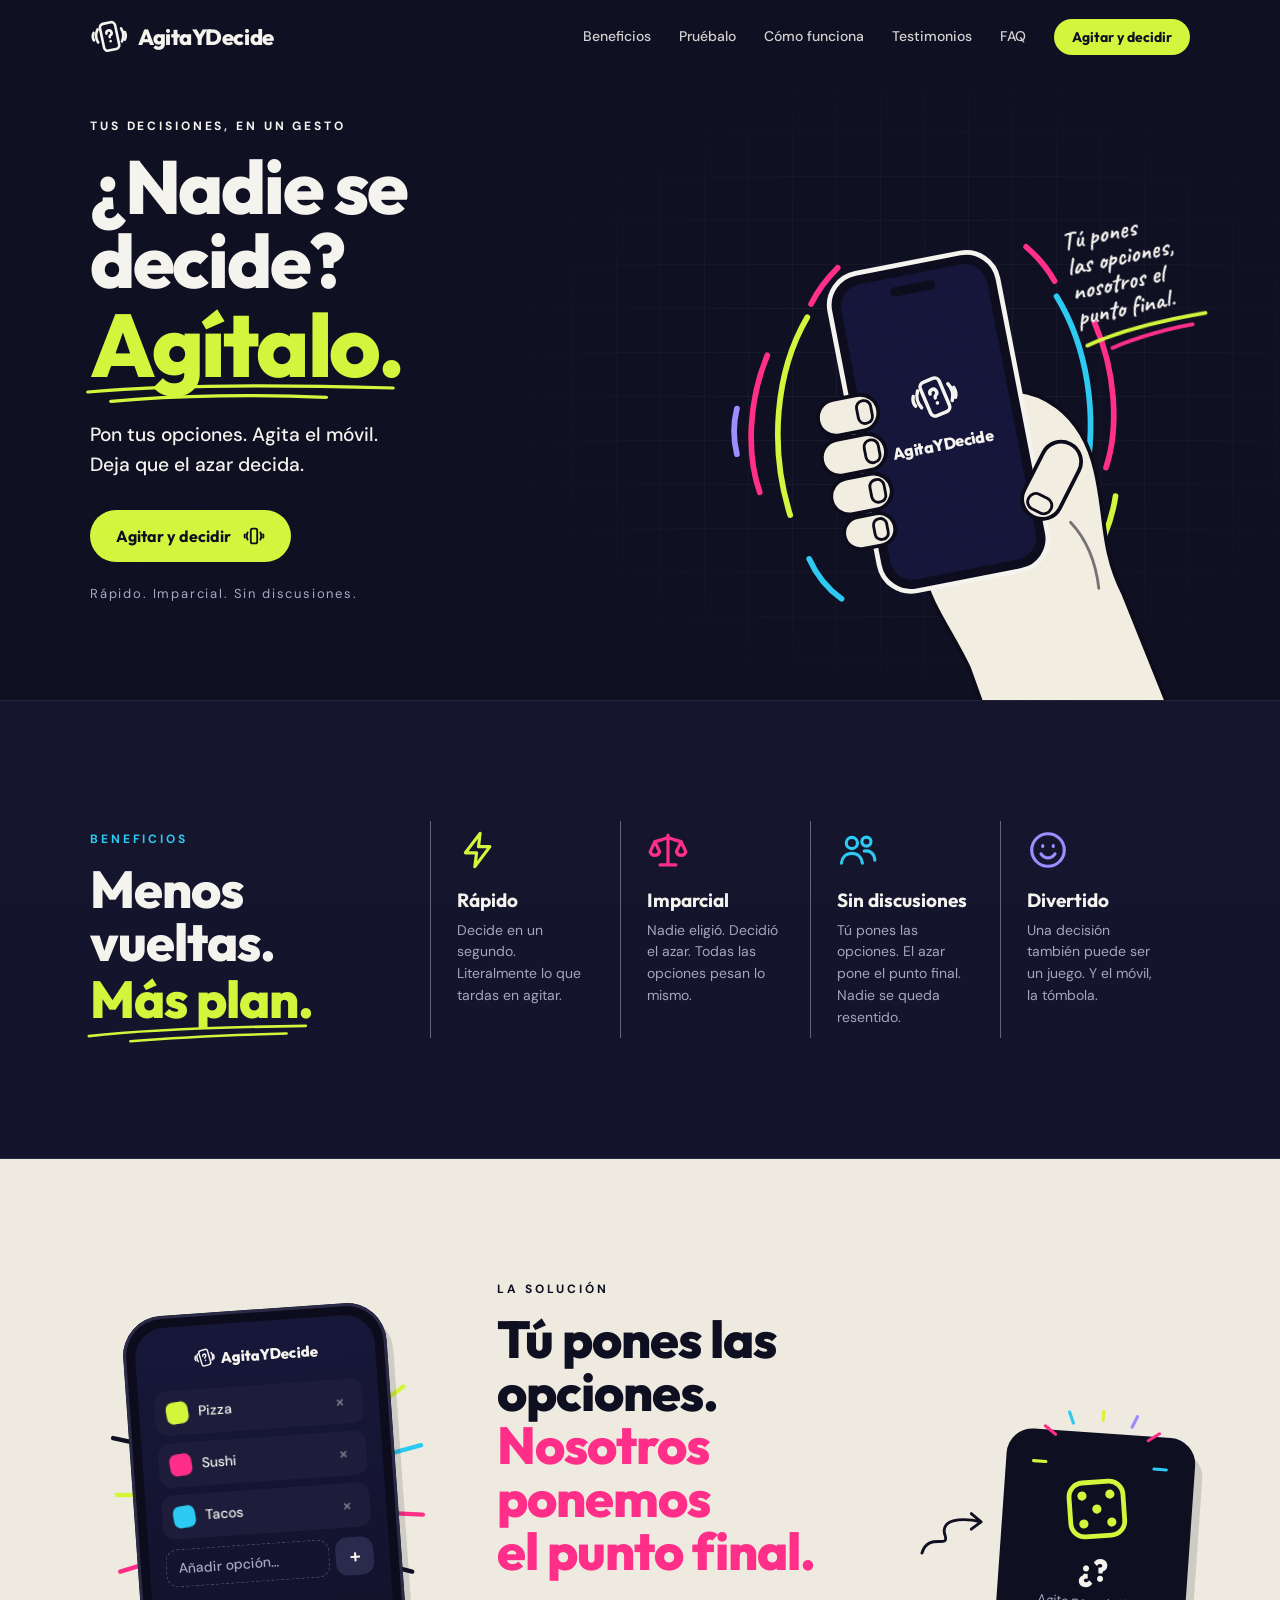
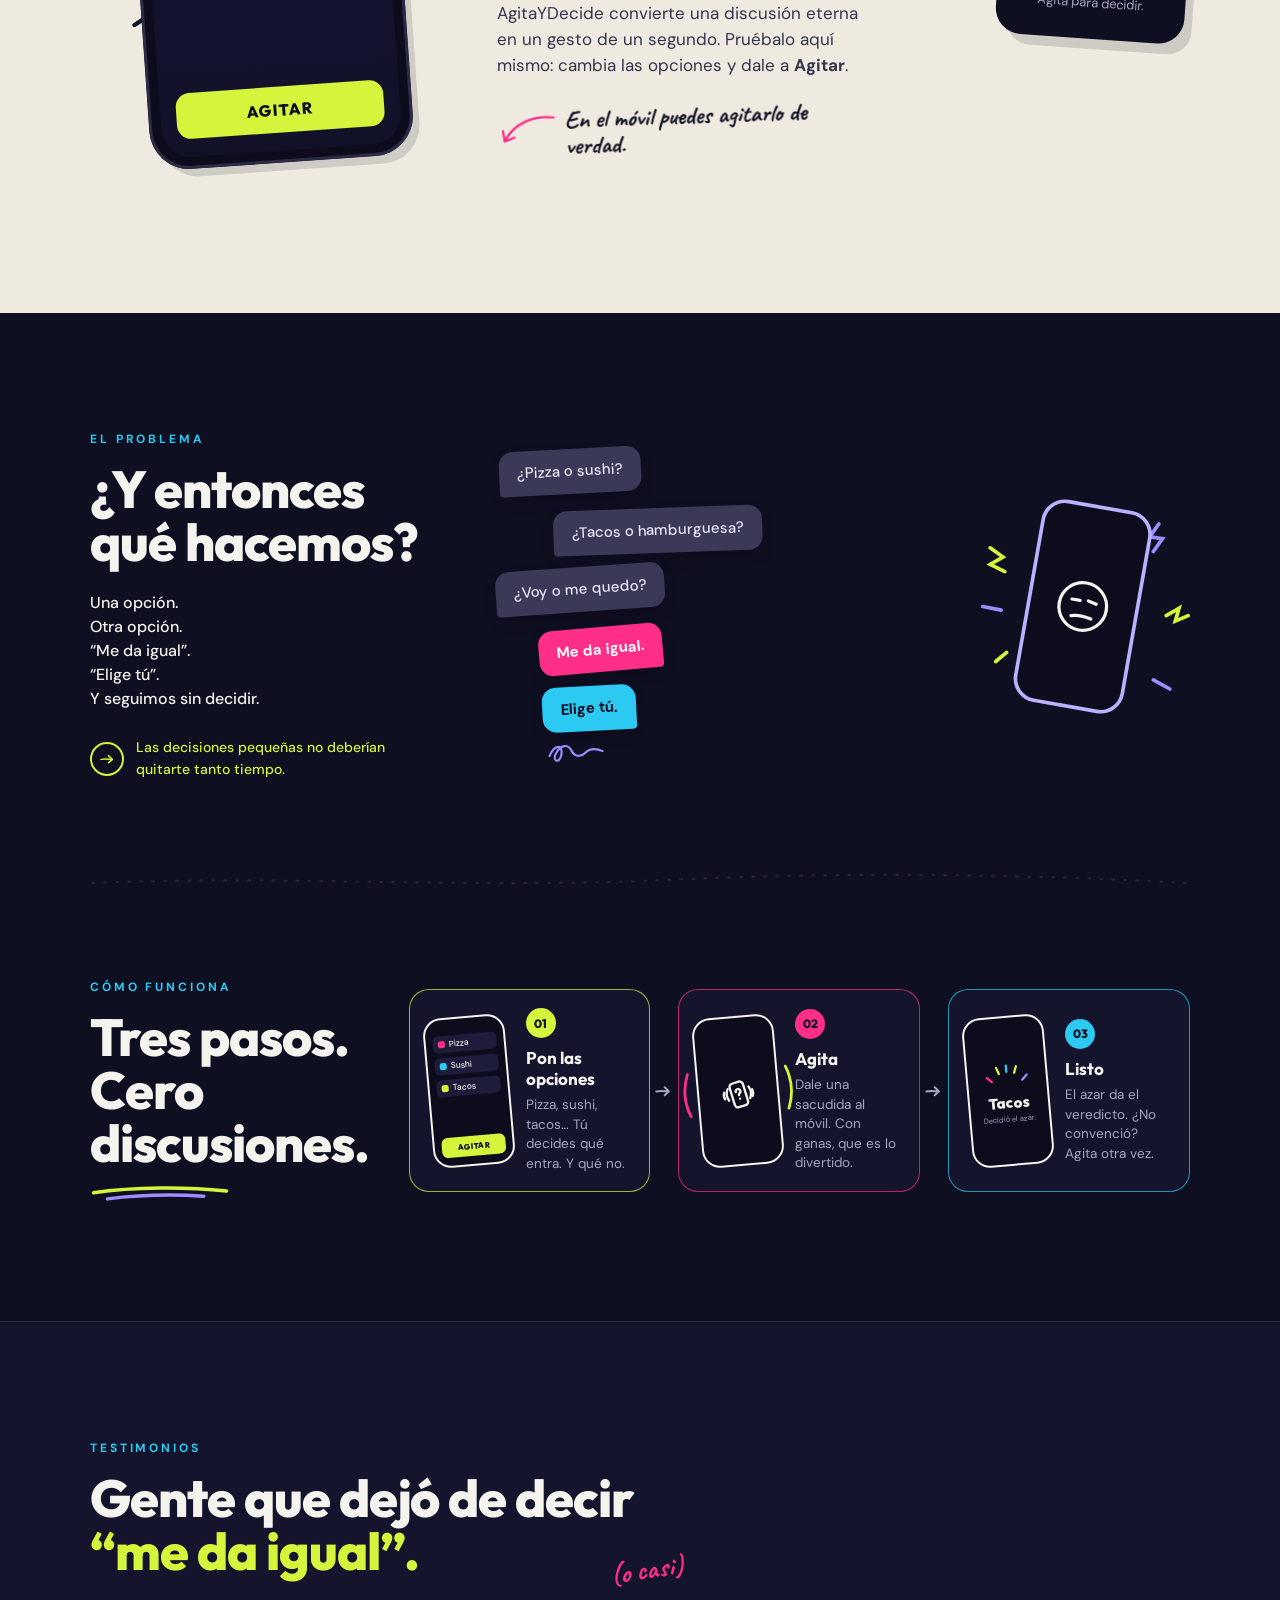
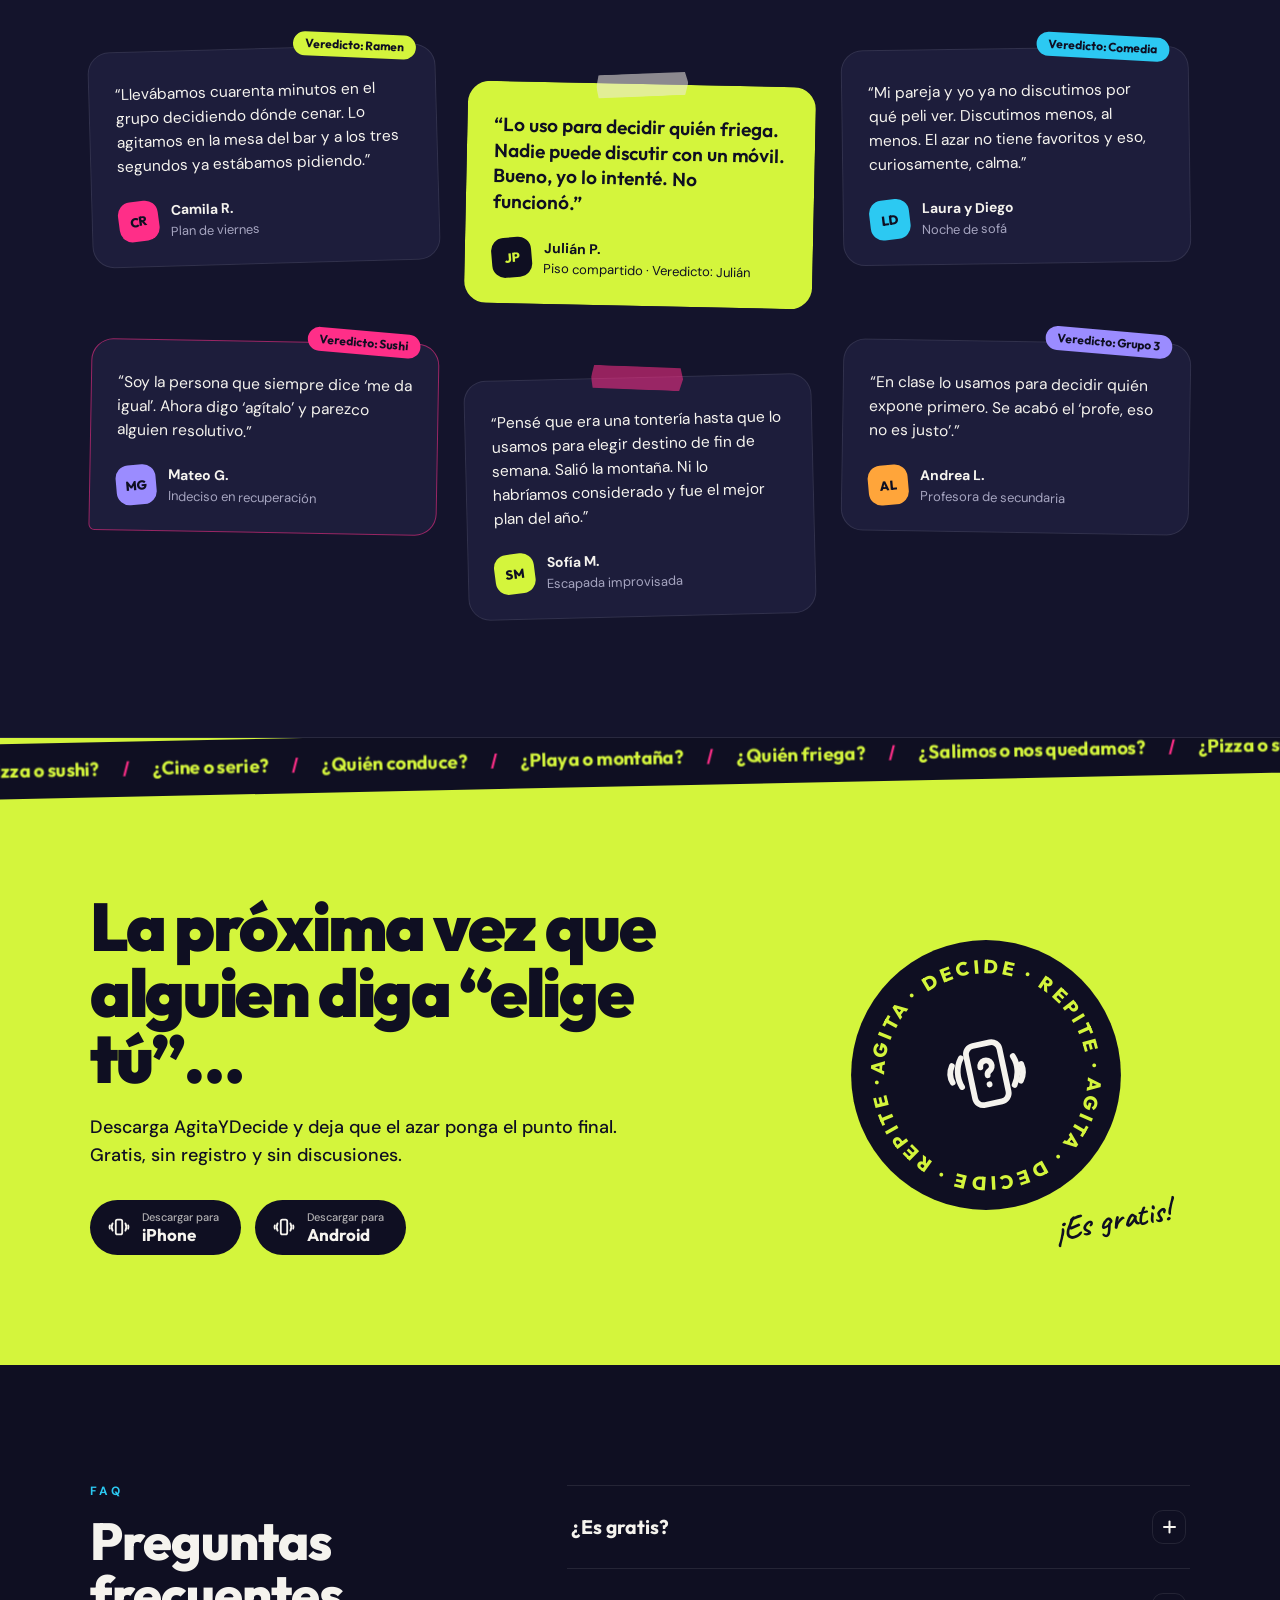
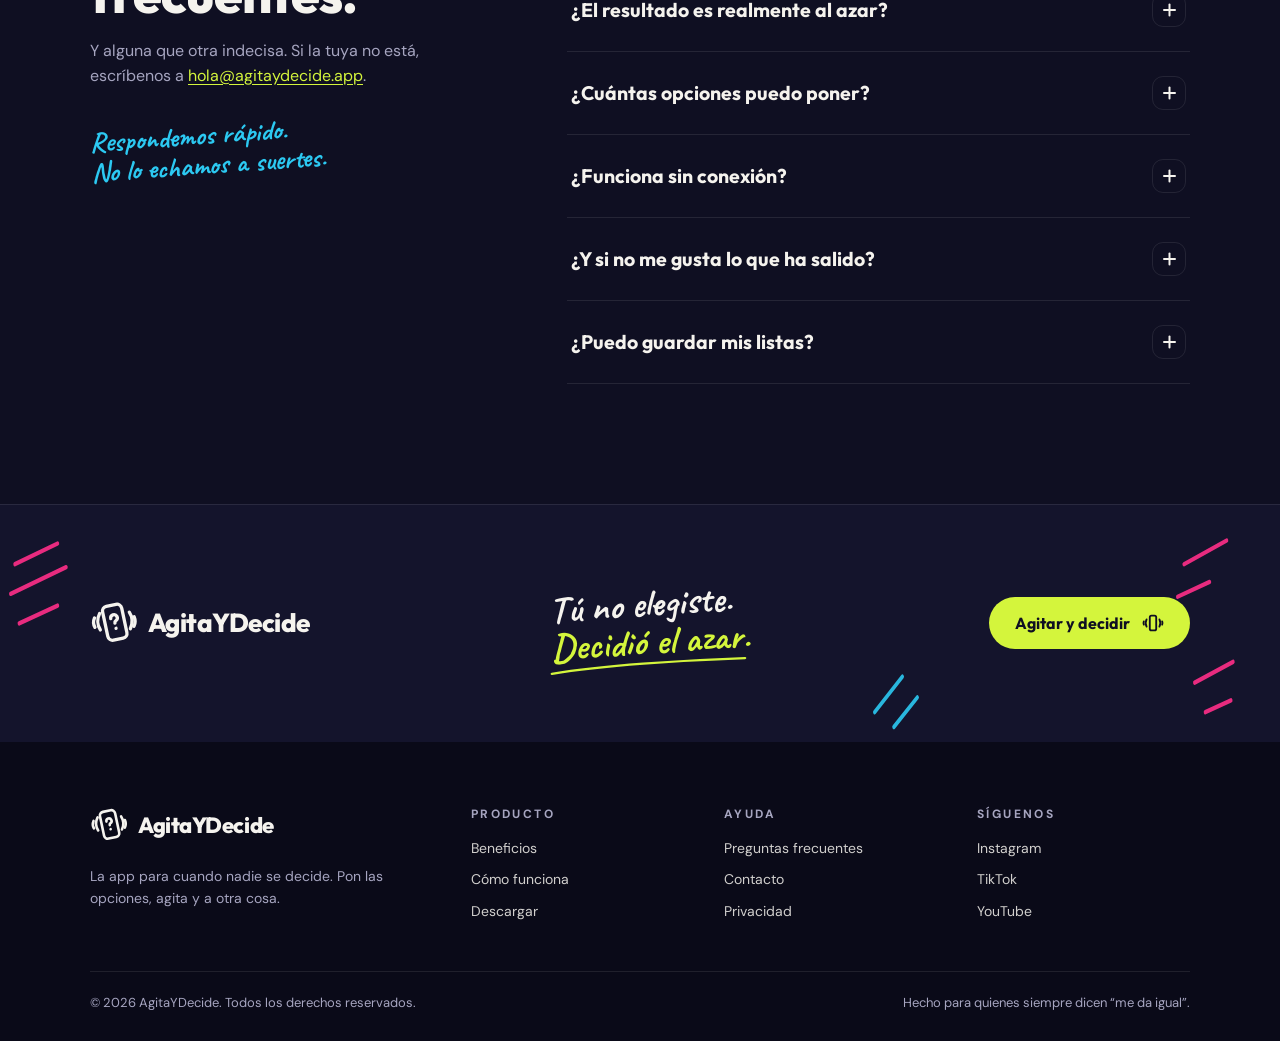
==== index.html @ 78b4a71f "first commit" ====
<!doctype html>
<html lang="es">
<head>
  <meta charset="utf-8">
  <meta name="viewport" content="width=device-width, initial-scale=1">
  <title>AgitaYDecide — ¿Nadie se decide? Agítalo.</title>
  <meta name="description" content="Pon tus opciones, agita el móvil y deja que el azar decida. Rápido, imparcial y sin discusiones.">
  <meta name="theme-color" content="#0f0f22">
  <link rel="icon" href="assets/favicon.svg" type="image/svg+xml">
  <link rel="preconnect" href="https://fonts.googleapis.com">
  <link rel="preconnect" href="https://fonts.gstatic.com" crossorigin>
  <link href="https://fonts.googleapis.com/css2?family=Caveat:wght@600;700&family=DM+Sans:opsz,wght@9..40,400;9..40,500;9..40,700&family=Outfit:wght@500;600;700;800;900&display=swap" rel="stylesheet">
  <link rel="stylesheet" href="css/styles.css">
  <script>document.documentElement.classList.add('js')</script>
</head>
<body>

  <!-- Iconos reutilizables -->
  <svg width="0" height="0" style="position:absolute" aria-hidden="true">
    <symbol id="i-logo" viewBox="0 0 32 32">
      <g fill="none" stroke="currentColor" stroke-width="2.2" stroke-linecap="round" stroke-linejoin="round">
        <g transform="rotate(-12 16.5 15.5)">
          <rect x="10" y="4" width="13" height="23" rx="3.2"/>
          <path d="M14.4 12.6a2.2 2.2 0 1 1 3.1 2c-.7.3-1 .8-1 1.5"/>
          <path d="M16.5 19.6v.1"/>
        </g>
        <path d="M6.4 9.6c-1.7 3.3-1.6 7.7.5 11"/>
        <path d="M3 12.6c-.9 2.1-.8 4.4.3 6.3"/>
        <path d="M26.2 8.8c2.1 3.2 2.3 7.5.7 11"/>
        <path d="M29.4 11.8c.9 2.1.9 4.4-.1 6.4"/>
      </g>
    </symbol>
    <symbol id="i-shake" viewBox="0 0 24 24">
      <g fill="none" stroke="currentColor" stroke-width="2" stroke-linecap="round" stroke-linejoin="round">
        <rect x="8.5" y="4" width="7" height="16" rx="1.8"/>
        <path d="M5 8c-1.3 2.6-1.3 5.4 0 8"/>
        <path d="M19 8c1.3 2.6 1.3 5.4 0 8"/>
        <path d="M2 10.2c-.5 1.3-.5 2.4 0 3.6"/>
        <path d="M22 10.2c.5 1.3.5 2.4 0 3.6"/>
      </g>
    </symbol>
    <symbol id="i-arrow" viewBox="0 0 24 24">
      <g fill="none" stroke="currentColor" stroke-width="2" stroke-linecap="round" stroke-linejoin="round">
        <path d="M4 12.5c5-.6 10-.4 15 .2"/>
        <path d="M14 7.5c2 1.8 3.6 3.4 5 5-1.6 1.6-3.3 3.1-5 4.6"/>
      </g>
    </symbol>
  </svg>

  <!-- 1. HEADER -->
  <header class="site-header" id="top">
    <div class="wrap header-inner">
      <a href="#top" class="brand" aria-label="AgitaYDecide, inicio">
        <svg class="brand-mark"><use href="#i-logo"/></svg>
        <span>AgitaYDecide</span>
      </a>

      <nav class="nav" id="nav" aria-label="Principal">
        <a href="#beneficios">Beneficios</a>
        <a href="#pruebalo">Pruébalo</a>
        <a href="#como-funciona">Cómo funciona</a>
        <a href="#testimonios">Testimonios</a>
        <a href="#faq">FAQ</a>
        <a href="#descarga" class="btn btn-sm nav-cta">Agitar y decidir</a>
      </nav>

      <button class="menu-toggle" id="menuToggle" aria-label="Abrir menú" aria-expanded="false" aria-controls="nav">
        <span></span><span></span>
      </button>
    </div>
  </header>

  <main>

    <!-- 2. HERO -->
    <section class="hero">
      <div class="hero-grid-bg" aria-hidden="true"></div>
      <div class="wrap hero-inner">
        <div class="hero-copy">
          <p class="eyebrow eyebrow-plain" data-reveal>Tus decisiones, en un gesto</p>
          <h1 class="hero-title" data-reveal style="--d:.08s">
            ¿Nadie se decide?
            <span class="hl-lime">Agítalo.
              <svg class="scribble" viewBox="0 0 300 34" preserveAspectRatio="none" aria-hidden="true">
                <path d="M4 14 C 70 6, 170 4, 296 9"/>
                <path d="M26 26 C 90 18, 170 17, 232 21"/>
              </svg>
            </span>
          </h1>
          <p class="hero-lead" data-reveal style="--d:.18s">Pon tus opciones. Agita el móvil.<br>Deja que el azar decida.</p>
          <div class="hero-actions" data-reveal style="--d:.26s">
            <a href="#pruebalo" class="btn">
              Agitar y decidir
              <svg class="btn-ico"><use href="#i-shake"/></svg>
            </a>
          </div>
          <p class="hero-tags" data-reveal style="--d:.34s">Rápido. Imparcial. Sin discusiones.</p>
        </div>

        <div class="hero-art" data-reveal="fade" style="--d:.2s">
          <p class="hand-note hero-note">
            Tú pones<br>las opciones,<br>nosotros el<br>punto final.
            <svg viewBox="0 0 140 24" aria-hidden="true">
              <path class="s-lime" d="M4 12 C 40 4, 90 2, 136 4"/>
              <path class="s-pink" d="M30 20 C 60 14, 96 12, 120 13"/>
            </svg>
          </p>

          <svg class="hero-svg" viewBox="0 0 560 520" role="img" aria-label="Una mano agitando un móvil con la app AgitaYDecide">
            <g class="arcs arcs-l" fill="none" stroke-linecap="round" stroke-width="6">
              <path class="s-lime" d="M158 118 C 124 176, 118 256, 140 326"/>
              <path class="s-pink" d="M116 158 C 96 206, 94 262, 108 302"/>
              <path class="s-pink" d="M190 66 C 178 78, 168 92, 162 104"/>
              <path class="s-cyan" d="M160 372 C 168 390, 180 404, 194 414"/>
              <path class="s-violet" d="M84 214 C 80 230, 80 246, 84 262"/>
            </g>
            <g class="arcs arcs-r" fill="none" stroke-linecap="round" stroke-width="6">
              <path class="s-cyan" d="M420 96 C 452 148, 464 220, 450 290"/>
              <path class="s-pink" d="M460 124 C 482 174, 486 234, 472 276"/>
              <path class="s-pink" d="M388 44 C 400 54, 410 66, 418 80"/>
              <path class="s-lime" d="M482 306 C 478 334, 468 356, 456 376"/>
            </g>

            <g class="rig-float">
              <g class="rig">
                <g transform="translate(206 58) rotate(-11 90 170)">
                  <!-- palma -->
                  <path class="hand" d="M150 150 C 204 150, 240 192, 242 252 C 244 302, 232 334, 246 384 L 276 540 L 92 560 L 72 430 C 62 390, 44 356, 44 322 Z"/>
                  <path class="hand-line" d="M206 300 C 220 322, 224 348, 222 374"/>
                  <!-- móvil -->
                  <rect x="0" y="0" width="180" height="340" rx="34" class="phone-body"/>
                  <rect x="12" y="12" width="156" height="316" rx="24" class="phone-screen"/>
                  <rect x="66" y="22" width="48" height="10" rx="5" class="phone-notch"/>
                  <g transform="translate(64 118) scale(1.65)" class="phone-logo">
                    <use href="#i-logo" width="32" height="32"/>
                  </g>
                  <text x="90" y="200" text-anchor="middle" class="phone-text">AgitaYDecide</text>
                  <!-- dedos -->
                  <g class="finger"><rect x="-34" y="126" width="64" height="38" rx="19"/><rect class="nail" x="8" y="133" width="15" height="24" rx="7"/></g>
                  <g class="finger"><rect x="-38" y="168" width="68" height="38" rx="19"/><rect class="nail" x="8" y="175" width="15" height="24" rx="7"/></g>
                  <g class="finger"><rect x="-36" y="210" width="64" height="38" rx="19"/><rect class="nail" x="6" y="217" width="15" height="24" rx="7"/></g>
                  <g class="finger"><rect x="-30" y="252" width="54" height="34" rx="17"/><rect class="nail" x="2" y="258" width="14" height="22" rx="6.5"/></g>
                  <!-- pulgar -->
                  <g class="finger" transform="rotate(-52 196 250)"><rect x="150" y="230" width="86" height="42" rx="21"/><rect class="nail" x="157" y="238" width="17" height="26" rx="8"/></g>
                </g>
              </g>
            </g>
          </svg>
        </div>
      </div>
    </section>

    <!-- 3. BENEFICIOS -->
    <section class="section benefits" id="beneficios">
      <div class="wrap benefits-inner">
        <div class="benefits-head" data-reveal>
          <p class="eyebrow">Beneficios</p>
          <h2 class="h2">Menos vueltas.<br><span class="hl-lime">Más plan.
            <svg class="scribble" viewBox="0 0 300 34" preserveAspectRatio="none" aria-hidden="true">
              <path d="M4 22 C 80 12, 180 8, 296 6"/>
              <path d="M60 30 C 120 24, 200 20, 270 18"/>
            </svg></span>
          </h2>
        </div>

        <ul class="benefits-list">
          <li class="benefit" data-reveal style="--d:.05s">
            <svg class="benefit-ico c-lime" viewBox="0 0 24 24"><path d="M13.2 2.5 4.8 13.6h6.4l-1 7.9 8.6-11.4h-6.5l.9-7.6z"/></svg>
            <h3>Rápido</h3>
            <p>Decide en un segundo. Literalmente lo que tardas en agitar.</p>
          </li>
          <li class="benefit" data-reveal style="--d:.13s">
            <svg class="benefit-ico c-pink" viewBox="0 0 24 24"><path d="M12 3.5v17M7.5 20.5h9M4.5 7.2c2.6-.5 5-1.3 7.5-2.3 2.5 1 4.9 1.8 7.5 2.3M4.5 7.2 1.8 13a2.8 2.8 0 0 0 5.4 0L4.5 7.2zM19.5 7.2 16.8 13a2.8 2.8 0 0 0 5.4 0l-2.7-5.8z"/></svg>
            <h3>Imparcial</h3>
            <p>Nadie eligió. Decidió el azar. Todas las opciones pesan lo mismo.</p>
          </li>
          <li class="benefit" data-reveal style="--d:.21s">
            <svg class="benefit-ico c-cyan" viewBox="0 0 24 24"><circle cx="8.5" cy="8" r="3.2"/><path d="M2.5 19.5c.4-3.4 2.8-5.6 6-5.6s5.6 2.2 6 5.6"/><circle cx="16.8" cy="7.2" r="2.6"/><path d="M15.6 12.6c3.6-.6 5.7 1.6 6 5.2"/></svg>
            <h3>Sin discusiones</h3>
            <p>Tú pones las opciones. El azar pone el punto final. Nadie se queda resentido.</p>
          </li>
          <li class="benefit" data-reveal style="--d:.29s">
            <svg class="benefit-ico c-violet" viewBox="0 0 24 24"><circle cx="12" cy="12" r="9.3"/><path d="M8 14.2c1.1 1.6 2.4 2.3 4 2.3s2.9-.7 4-2.3"/><path d="M9 9.4v.6M15 9.4v.6"/></svg>
            <h3>Divertido</h3>
            <p>Una decisión también puede ser un juego. Y el móvil, la tómbola.</p>
          </li>
        </ul>
      </div>
    </section>

    <!-- 4. CTA (demo interactiva) -->
    <section class="section try" id="pruebalo">
      <div class="wrap try-inner">
        <div class="try-phone-wrap" data-reveal="left">
          <svg class="burst" viewBox="0 0 400 520" aria-hidden="true">
            <g fill="none" stroke-linecap="round" stroke-width="5">
              <path class="s-pink" d="M44 96 l38 22"/><path class="s-ink" d="M26 150 l46 10"/><path class="s-lime" d="M30 214 l40 0"/>
              <path class="s-pink" d="M34 300 l40 -12"/><path class="s-ink" d="M50 360 l34 -22"/><path class="s-cyan" d="M74 418 l28 -28"/>
              <path class="s-lime" d="M352 92 l-34 26"/><path class="s-cyan" d="M372 158 l-44 12"/><path class="s-pink" d="M374 236 l-42 -2"/>
              <path class="s-ink" d="M362 300 l-40 -10"/><path class="s-lime" d="M344 372 l-34 -20"/><path class="s-pink" d="M320 430 l-26 -26"/>
            </g>
          </svg>
          <div class="demo-phone" id="demoPhone">
            <div class="dp-screen">
              <div class="dp-brand"><svg><use href="#i-logo"/></svg>AgitaYDecide</div>
              <ul class="dp-list" id="optList" aria-label="Opciones"></ul>
              <form class="dp-add" id="optForm" autocomplete="off">
                <input id="optInput" maxlength="18" placeholder="Añadir opción…" aria-label="Nueva opción">
                <button type="submit" aria-label="Añadir opción">+</button>
              </form>
              <button type="button" class="dp-shake" id="shakeBtn">Agitar</button>
            </div>
          </div>
        </div>

        <div class="try-copy" data-reveal style="--d:.1s">
          <p class="eyebrow eyebrow-ink">La solución</p>
          <h2 class="h2">Tú pones las opciones.<br><span class="hl-pink">Nosotros ponemos<br>el punto final.</span></h2>
          <p class="try-lead">AgitaYDecide convierte una discusión eterna en un gesto de un segundo. Pruébalo aquí mismo: cambia las opciones y dale a <strong>Agitar</strong>.</p>
          <p class="hand-note try-note">
            <svg class="note-arrow" viewBox="0 0 80 50" aria-hidden="true"><path d="M76 8 C 50 4, 22 14, 10 38 M10 38 l-2 -14 M10 38 l13 -5"/></svg>
            En el móvil puedes agitarlo de verdad.
          </p>
          <p class="demo-hint" id="demoHint" role="status" aria-live="polite"></p>
        </div>

        <div class="try-result" data-reveal="right" style="--d:.2s">
          <svg class="curly-arrow" viewBox="0 0 90 70" aria-hidden="true"><path d="M6 56 C 14 30, 40 52, 34 34 C 28 16, 52 12, 78 18 M78 18 l-12 -10 M78 18 l-12 9"/></svg>
          <div class="verdict" id="verdict" aria-live="polite">
            <svg class="verdict-rays" viewBox="0 0 200 120" aria-hidden="true">
              <g fill="none" stroke-linecap="round" stroke-width="4">
                <path class="s-pink" d="M40 34 l-14 -10"/><path class="s-cyan" d="M62 18 l-6 -14"/><path class="s-lime" d="M100 12 v-12"/>
                <path class="s-violet" d="M138 18 l6 -14"/><path class="s-pink" d="M160 34 l14 -10"/><path class="s-lime" d="M30 70 h-16"/><path class="s-cyan" d="M170 70 h16"/>
              </g>
            </svg>
            <div class="verdict-ico" id="verdictIco"></div>
            <p class="verdict-name" id="verdictName">¿?</p>
            <p class="verdict-sub" id="verdictSub">Agita para decidir.</p>
          </div>
        </div>
      </div>
    </section>

    <!-- 5. EXPLICACIÓN -->
    <section class="section explain" id="como-funciona">
      <div class="wrap">
        <div class="problem">
          <div class="problem-copy" data-reveal>
            <p class="eyebrow">El problema</p>
            <h2 class="h2">¿Y entonces<br>qué hacemos?</h2>
            <p class="problem-lines">Una opción.<br>Otra opción.<br>“Me da igual”.<br>“Elige tú”.<br>Y seguimos sin decidir.</p>
            <p class="problem-tip">
              <svg><use href="#i-arrow"/></svg>
              Las decisiones pequeñas no deberían quitarte tanto tiempo.
            </p>
          </div>

          <div class="chat" data-reveal="stagger" aria-label="Conversación típica de grupo">
            <span class="bubble b-grey" style="--i:0;--r:-3deg;--x:0%">¿Pizza o sushi?</span>
            <span class="bubble b-grey" style="--i:1;--r:-2deg;--x:26%">¿Tacos o hamburguesa?</span>
            <span class="bubble b-grey" style="--i:2;--r:-4deg;--x:-2%">¿Voy o me quedo?</span>
            <span class="bubble b-pink" style="--i:3;--r:-5deg;--x:32%">Me da igual.</span>
            <span class="bubble b-cyan" style="--i:4;--r:-3deg;--x:46%">Elige tú.</span>
            <svg class="chat-doodle" viewBox="0 0 70 30" aria-hidden="true"><path d="M4 20 c6 -14 16 -14 14 -2 c-2 12 -12 8 -6 -2 c6 -10 14 -10 18 -2 c3 6 10 8 16 2 c4 -4 10 -6 20 -2"/></svg>
          </div>

          <svg class="bored" viewBox="0 0 240 300" data-reveal="fade" style="--d:.3s" aria-hidden="true">
            <g fill="none" stroke-linecap="round" stroke-width="4">
              <path class="s-lime" d="M22 86 l14 10 l-14 8 l16 8"/>
              <path class="s-violet" d="M14 150 l20 4"/>
              <path class="s-lime" d="M28 210 l12 -10"/>
              <path class="s-violet" d="M206 60 l-10 14 l14 2 l-10 14"/>
              <path class="s-lime" d="M214 160 l14 -8 l-4 14 l14 -6"/>
              <path class="s-violet" d="M200 230 l18 10"/>
            </g>
            <g class="bored-phone">
              <rect x="64" y="40" width="118" height="220" rx="24" class="phone-body thin" transform="rotate(10 123 150)"/>
              <g transform="rotate(10 123 150)" fill="none" stroke="#f5f3ee" stroke-width="3.5" stroke-linecap="round">
                <circle cx="123" cy="150" r="26"/>
                <path d="M110 144 h9 M128 143 l9 2"/>
                <path d="M112 162 c6 -2 14 -2 22 0"/>
              </g>
            </g>
          </svg>
        </div>

        <svg class="divider" viewBox="0 0 1000 20" preserveAspectRatio="none" aria-hidden="true"><path d="M2 12 C 180 4, 340 18, 520 9 S 860 4, 998 12"/></svg>

        <div class="steps-block">
          <div class="steps-head" data-reveal>
            <p class="eyebrow">Cómo funciona</p>
            <h2 class="h2">Tres pasos.<br>Cero discusiones.</h2>
            <svg class="steps-scribble" viewBox="0 0 160 20" aria-hidden="true"><path class="s-lime" d="M4 10 C 50 3, 110 3, 156 8"/><path class="s-violet" d="M20 17 C 60 12, 100 12, 130 14"/></svg>
          </div>

          <ol class="steps">
            <li class="step" data-reveal style="--d:.05s;--c:var(--lime)">
              <div class="mini-phone">
                <span class="mp-row" style="--c:var(--pink)">Pizza</span>
                <span class="mp-row" style="--c:var(--cyan)">Sushi</span>
                <span class="mp-row" style="--c:var(--lime)">Tacos</span>
                <span class="mp-btn">Agitar</span>
              </div>
              <div class="step-body">
                <span class="step-num">01</span>
                <h3>Pon las opciones</h3>
                <p>Pizza, sushi, tacos… Tú decides qué entra. Y qué no.</p>
              </div>
            </li>
            <li class="step" data-reveal style="--d:.15s;--c:var(--pink)">
              <div class="mini-phone is-shaking">
                <svg class="mp-logo"><use href="#i-logo"/></svg>
                <svg class="mp-waves" viewBox="0 0 160 120" aria-hidden="true"><g fill="none" stroke-linecap="round" stroke-width="4"><path class="s-pink" d="M10 30 C 2 50, 2 70, 10 90"/><path class="s-lime" d="M150 30 C 158 50, 158 70, 150 90"/></g></svg>
              </div>
              <div class="step-body">
                <span class="step-num">02</span>
                <h3>Agita</h3>
                <p>Dale una sacudida al móvil. Con ganas, que es lo divertido.</p>
              </div>
            </li>
            <li class="step" data-reveal style="--d:.25s;--c:var(--cyan)">
              <div class="mini-phone mp-result">
                <svg class="mp-burst" viewBox="0 0 60 30" aria-hidden="true"><g fill="none" stroke-linecap="round" stroke-width="3"><path class="s-pink" d="M10 22 l-6 -6"/><path class="s-lime" d="M20 12 l-3 -8"/><path class="s-cyan" d="M30 10 v-8"/><path class="s-lime" d="M40 12 l3 -8"/><path class="s-violet" d="M50 22 l6 -6"/></g></svg>
                <strong>Tacos</strong>
                <small>Decidió el azar.</small>
              </div>
              <div class="step-body">
                <span class="step-num">03</span>
                <h3>Listo</h3>
                <p>El azar da el veredicto. ¿No convenció? Agita otra vez.</p>
              </div>
            </li>
          </ol>
        </div>
      </div>
    </section>

    <!-- 6. TESTIMONIOS -->
    <section class="section testimonials" id="testimonios">
      <div class="wrap">
        <div class="t-head" data-reveal>
          <p class="eyebrow">Testimonios</p>
          <h2 class="h2">Gente que dejó de decir<br><span class="hl-lime">“me da igual”.</span></h2>
          <p class="hand-note t-note">(o casi)</p>
        </div>

        <div class="t-grid">
          <figure class="t-card" data-reveal style="--d:.05s;--r:-1.6deg">
            <span class="t-verdict" style="--c:var(--lime)">Veredicto: Ramen</span>
            <blockquote>“Llevábamos cuarenta minutos en el grupo decidiendo dónde cenar. Lo agitamos en la mesa del bar y a los tres segundos ya estábamos pidiendo.”</blockquote>
            <figcaption><span class="avatar" style="--c:var(--pink)">CR</span><span><strong>Camila R.</strong>Plan de viernes</span></figcaption>
          </figure>

          <figure class="t-card t-card--lime" data-reveal style="--d:.12s;--r:1.2deg">
            <span class="tape" aria-hidden="true"></span>
            <blockquote>“Lo uso para decidir quién friega. Nadie puede discutir con un móvil. Bueno, yo lo intenté. No funcionó.”</blockquote>
            <figcaption><span class="avatar" style="--c:var(--ink)">JP</span><span><strong>Julián P.</strong>Piso compartido · Veredicto: Julián</span></figcaption>
          </figure>

          <figure class="t-card" data-reveal style="--d:.19s;--r:-.8deg">
            <span class="t-verdict" style="--c:var(--cyan)">Veredicto: Comedia</span>
            <blockquote>“Mi pareja y yo ya no discutimos por qué peli ver. Discutimos menos, al menos. El azar no tiene favoritos y eso, curiosamente, calma.”</blockquote>
            <figcaption><span class="avatar" style="--c:var(--cyan)">LD</span><span><strong>Laura y Diego</strong>Noche de sofá</span></figcaption>
          </figure>

          <figure class="t-card t-card--bubble" data-reveal style="--d:.05s;--r:1deg">
            <span class="t-verdict" style="--c:var(--pink)">Veredicto: Sushi</span>
            <blockquote>“Soy la persona que siempre dice ‘me da igual’. Ahora digo ‘agítalo’ y parezco alguien resolutivo.”</blockquote>
            <figcaption><span class="avatar" style="--c:var(--violet)">MG</span><span><strong>Mateo G.</strong>Indeciso en recuperación</span></figcaption>
          </figure>

          <figure class="t-card" data-reveal style="--d:.12s;--r:-1.4deg">
            <span class="tape tape--pink" aria-hidden="true"></span>
            <blockquote>“Pensé que era una tontería hasta que lo usamos para elegir destino de fin de semana. Salió la montaña. Ni lo habríamos considerado y fue el mejor plan del año.”</blockquote>
            <figcaption><span class="avatar" style="--c:var(--lime)">SM</span><span><strong>Sofía M.</strong>Escapada improvisada</span></figcaption>
          </figure>

          <figure class="t-card" data-reveal style="--d:.19s;--r:.9deg">
            <span class="t-verdict" style="--c:var(--violet)">Veredicto: Grupo 3</span>
            <blockquote>“En clase lo usamos para decidir quién expone primero. Se acabó el ‘profe, eso no es justo’.”</blockquote>
            <figcaption><span class="avatar" style="--c:var(--orange)">AL</span><span><strong>Andrea L.</strong>Profesora de secundaria</span></figcaption>
          </figure>
        </div>
      </div>
    </section>

    <!-- 7. CTA 2 -->
    <section class="cta2" id="descarga">
      <div class="marquee" aria-hidden="true">
        <div class="marquee-track">
          <span>¿Pizza o sushi?</span><i>/</i><span>¿Cine o serie?</span><i>/</i><span>¿Quién conduce?</span><i>/</i><span>¿Playa o montaña?</span><i>/</i><span>¿Quién friega?</span><i>/</i><span>¿Salimos o nos quedamos?</span><i>/</i>
          <span>¿Pizza o sushi?</span><i>/</i><span>¿Cine o serie?</span><i>/</i><span>¿Quién conduce?</span><i>/</i><span>¿Playa o montaña?</span><i>/</i><span>¿Quién friega?</span><i>/</i><span>¿Salimos o nos quedamos?</span><i>/</i>
        </div>
      </div>

      <div class="wrap cta2-inner">
        <div class="cta2-copy" data-reveal>
          <h2 class="cta2-title">La próxima vez que alguien diga “elige tú”…</h2>
          <p class="cta2-lead">Descarga AgitaYDecide y deja que el azar ponga el punto final. Gratis, sin registro y sin discusiones.</p>
          <div class="store-btns">
            <a href="#" class="btn btn-dark">
              <svg class="btn-ico"><use href="#i-shake"/></svg>
              <span><small>Descargar para</small>iPhone</span>
            </a>
            <a href="#" class="btn btn-dark">
              <svg class="btn-ico"><use href="#i-shake"/></svg>
              <span><small>Descargar para</small>Android</span>
            </a>
          </div>
        </div>

        <div class="cta2-badge" data-reveal="fade" style="--d:.15s">
          <svg viewBox="0 0 220 220" aria-hidden="true">
            <defs><path id="ring" d="M110 110 m-80 0 a80 80 0 1 1 160 0 a80 80 0 1 1 -160 0"/></defs>
            <circle cx="110" cy="110" r="106" class="badge-bg"/>
            <text class="badge-text" textLength="500" lengthAdjust="spacing"><textPath href="#ring">AGITA · DECIDE · REPITE · AGITA · DECIDE · REPITE ·</textPath></text>
          </svg>
          <svg class="badge-logo" aria-hidden="true"><use href="#i-logo"/></svg>
          <p class="hand-note cta2-note">¡Es gratis!</p>
        </div>
      </div>
    </section>

    <!-- 8. FAQ -->
    <section class="section faq" id="faq">
      <div class="wrap faq-inner">
        <div class="faq-head" data-reveal>
          <p class="eyebrow">FAQ</p>
          <h2 class="h2">Preguntas<br>frecuentes.</h2>
          <p class="faq-sub">Y alguna que otra indecisa. Si la tuya no está, escríbenos a <a href="mailto:hola@agitaydecide.app">hola@agitaydecide.app</a>.</p>
          <p class="hand-note faq-note">Respondemos rápido.<br>No lo echamos a suertes.</p>
        </div>

        <div class="faq-list">
          <div class="faq-item" data-reveal style="--d:.03s">
            <button class="faq-q" aria-expanded="false">¿Es gratis?<span class="faq-plus" aria-hidden="true"></span></button>
            <div class="faq-a"><div><p>Sí. Agitar y decidir no cuesta nada, y no hay anuncios que se metan entre tú y el veredicto.</p></div></div>
          </div>
          <div class="faq-item" data-reveal style="--d:.08s">
            <button class="faq-q" aria-expanded="false">¿El resultado es realmente al azar?<span class="faq-plus" aria-hidden="true"></span></button>
            <div class="faq-a"><div><p>Totalmente. Cada opción tiene exactamente la misma probabilidad de salir. Ni nosotros sabemos qué va a tocar.</p></div></div>
          </div>
          <div class="faq-item" data-reveal style="--d:.13s">
            <button class="faq-q" aria-expanded="false">¿Cuántas opciones puedo poner?<span class="faq-plus" aria-hidden="true"></span></button>
            <div class="faq-a"><div><p>Desde dos hasta veinte. Con una sola no hace falta la app: ya lo tienes decidido.</p></div></div>
          </div>
          <div class="faq-item" data-reveal style="--d:.18s">
            <button class="faq-q" aria-expanded="false">¿Funciona sin conexión?<span class="faq-plus" aria-hidden="true"></span></button>
            <div class="faq-a"><div><p>Sí. No necesita internet ni cuenta. Perfecto para decidir en el coche, en la montaña o en un bar sin cobertura.</p></div></div>
          </div>
          <div class="faq-item" data-reveal style="--d:.23s">
            <button class="faq-q" aria-expanded="false">¿Y si no me gusta lo que ha salido?<span class="faq-plus" aria-hidden="true"></span></button>
            <div class="faq-a"><div><p>Agita otra vez. Aunque, si te ha molestado el resultado, enhorabuena: ya sabías lo que querías.</p></div></div>
          </div>
          <div class="faq-item" data-reveal style="--d:.28s">
            <button class="faq-q" aria-expanded="false">¿Puedo guardar mis listas?<span class="faq-plus" aria-hidden="true"></span></button>
            <div class="faq-a"><div><p>Claro. Guarda las que más repites, como “¿Qué cenamos?” o “¿Quién saca al perro?”, y ábrelas con un toque.</p></div></div>
          </div>
        </div>
      </div>
    </section>

    <!-- 9. PRE-FOOTER -->
    <section class="prefooter">
      <svg class="pf-scribbles" viewBox="0 0 1200 160" preserveAspectRatio="none" aria-hidden="true">
        <g fill="none" stroke-linecap="round" stroke-width="3">
          <path class="s-pink" d="M14 40 l40 -14 M10 60 l52 -18 M18 80 l36 -12"/>
          <path class="s-cyan" d="M820 140 l26 -24 M838 150 l22 -20"/>
          <path class="s-pink" d="M1110 40 l40 -16 M1104 62 l30 -10"/>
          <path class="s-pink" d="M1120 120 l36 -14 M1130 140 l24 -8"/>
        </g>
      </svg>
      <div class="wrap pf-inner" data-reveal>
        <a href="#top" class="brand brand-lg" aria-label="Volver arriba">
          <svg class="brand-mark"><use href="#i-logo"/></svg>
          <span>AgitaYDecide</span>
        </a>
        <p class="pf-quote">
          <span>Tú no elegiste.</span>
          <span class="hl-lime">Decidió el azar.
            <svg class="scribble" viewBox="0 0 300 20" preserveAspectRatio="none" aria-hidden="true"><path d="M4 12 C 80 4, 200 4, 296 8"/></svg>
          </span>
        </p>
        <a href="#pruebalo" class="btn">Agitar y decidir <svg class="btn-ico"><use href="#i-shake"/></svg></a>
      </div>
    </section>
  </main>

  <!-- 10. FOOTER -->
  <footer class="footer">
    <div class="wrap footer-inner">
      <div class="f-brand">
        <a href="#top" class="brand"><svg class="brand-mark"><use href="#i-logo"/></svg><span>AgitaYDecide</span></a>
        <p>La app para cuando nadie se decide. Pon las opciones, agita y a otra cosa.</p>
      </div>
      <nav class="f-col" aria-label="Producto">
        <h4>Producto</h4>
        <a href="#beneficios">Beneficios</a>
        <a href="#como-funciona">Cómo funciona</a>
        <a href="#descarga">Descargar</a>
      </nav>
      <nav class="f-col" aria-label="Ayuda">
        <h4>Ayuda</h4>
        <a href="#faq">Preguntas frecuentes</a>
        <a href="mailto:hola@agitaydecide.app">Contacto</a>
        <a href="#">Privacidad</a>
      </nav>
      <nav class="f-col" aria-label="Redes">
        <h4>Síguenos</h4>
        <a href="#">Instagram</a>
        <a href="#">TikTok</a>
        <a href="#">YouTube</a>
      </nav>
    </div>
    <div class="wrap f-bottom">
      <p>© <span id="year">2026</span> AgitaYDecide. Todos los derechos reservados.</p>
      <p>Hecho para quienes siempre dicen “me da igual”.</p>
    </div>
  </footer>

  <script src="js/main.js" defer></script>
</body>
</html>
---- css/styles.css ----
/* ==========================================================================
   AgitaYDecide — landing
   ========================================================================== */

:root {
  --ink: #0f0f22;
  --ink-2: #14142c;
  --ink-3: #1d1d3b;
  --ink-4: #2a2a4c;
  --ink-deep: #0a0a18;
  --cream: #eeeae0;
  --cream-2: #e3ded0;

  --lime: #d4f53c;
  --pink: #ff2e88;
  --cyan: #2cc9f2;
  --violet: #9b8cff;
  --orange: #ffa53a;

  --text: #f5f3ee;
  --muted: #a6a5c0;
  --line: rgba(255, 255, 255, .09);

  --f-display: "Outfit", system-ui, sans-serif;
  --f-body: "DM Sans", system-ui, sans-serif;
  --f-hand: "Caveat", "Comic Sans MS", cursive;

  --ease: cubic-bezier(.2, .7, .2, 1);
  --spring: cubic-bezier(.34, 1.56, .64, 1);
  --gutter: clamp(16px, 4vw, 40px);
  --max: 1180px;
}

/* ---------- Base ---------- */
*, *::before, *::after { box-sizing: border-box; }

html { scroll-behavior: smooth; scroll-padding-top: 80px; }

body {
  margin: 0;
  background: var(--ink);
  color: var(--text);
  font-family: var(--f-body);
  font-size: 16px;
  line-height: 1.55;
  -webkit-font-smoothing: antialiased;
  overflow-x: hidden;
}

/* grano de papel, muy sutil */
body::after {
  content: "";
  position: fixed;
  inset: 0;
  pointer-events: none;
  z-index: 100;
  opacity: .07;
  background-image: url("data:image/svg+xml,%3Csvg xmlns='http://www.w3.org/2000/svg' width='160' height='160'%3E%3Cfilter id='n'%3E%3CfeTurbulence type='fractalNoise' baseFrequency='.85' numOctaves='3' stitchTiles='stitch'/%3E%3C/filter%3E%3Crect width='100%25' height='100%25' filter='url(%23n)'/%3E%3C/svg%3E");
  mix-blend-mode: overlay;
}

img, svg { display: block; max-width: 100%; }
a { color: inherit; }
button { font: inherit; color: inherit; cursor: pointer; }
h1, h2, h3, h4, p, ul, ol, figure, blockquote { margin: 0; }
ul, ol { padding: 0; list-style: none; }

:focus-visible { outline: 3px solid var(--lime); outline-offset: 3px; border-radius: 6px; }

.wrap { width: 100%; max-width: var(--max); margin-inline: auto; padding-inline: var(--gutter); }
.section { padding-block: clamp(72px, 10vw, 120px); position: relative; }

/* ---------- Tipografía ---------- */
.eyebrow {
  font: 700 12px/1 var(--f-body);
  letter-spacing: .24em;
  text-transform: uppercase;
  color: var(--cyan);
  margin-bottom: 18px;
}
.eyebrow-plain { color: var(--text); opacity: .85; }
.eyebrow-ink { color: var(--ink); }

.h2 {
  font: 800 clamp(2.1rem, 4.4vw, 3.25rem)/1.02 var(--f-display);
  letter-spacing: -.02em;
}

.hl-lime, .hl-pink { position: relative; display: inline-block; }
.hl-lime { color: var(--lime); }
.hl-pink { color: var(--pink); }

.hand-note {
  font: 700 clamp(1.4rem, 2.2vw, 1.85rem)/1.05 var(--f-hand);
  color: var(--text);
}

/* trazos de color reutilizables (SVG) */
.s-lime { stroke: var(--lime); }
.s-pink { stroke: var(--pink); }
.s-cyan { stroke: var(--cyan); }
.s-violet { stroke: var(--violet); }
.s-ink { stroke: var(--ink); }

/* subrayado a mano que se dibuja */
.scribble {
  position: absolute;
  left: -2%;
  bottom: -.32em;
  width: 104%;
  height: .42em;
  overflow: visible;
}
.scribble path {
  fill: none;
  stroke: currentColor;
  stroke-width: 4;
  stroke-linecap: round;
}
.js .scribble path {
  stroke-dasharray: var(--len, 400);
  stroke-dashoffset: var(--len, 400);
  transition: stroke-dashoffset .9s var(--ease) .55s;
}
.js .scribble path + path { transition-delay: .85s; }
.js .is-in .scribble path { stroke-dashoffset: 0; }

/* ---------- Botones ---------- */
.btn {
  --bg: var(--lime);
  --fg: var(--ink);
  display: inline-flex;
  align-items: center;
  gap: 12px;
  padding: 15px 26px;
  border: 0;
  border-radius: 999px;
  background: var(--bg);
  color: var(--fg);
  font: 700 16px/1 var(--f-display);
  text-decoration: none;
  white-space: nowrap;
  transition: transform .35s var(--spring), box-shadow .35s var(--ease);
}
.btn:hover { transform: translateY(-2px) rotate(-1.5deg); box-shadow: 0 12px 28px -12px rgba(212, 245, 60, .65); }
.btn:active { transform: translateY(0) scale(.97); }
.btn-ico { width: 22px; height: 22px; flex: none; }
.btn:hover .btn-ico { animation: wiggle .5s var(--ease); }
.btn-sm { padding: 11px 18px; font-size: 14px; }

.btn-dark { --bg: var(--ink); --fg: var(--text); padding: 12px 22px 12px 18px; }
.btn-dark:hover { box-shadow: 4px 5px 0 var(--pink); }
.btn-dark span { display: flex; flex-direction: column; gap: 3px; text-align: left; font-size: 17px; }
.btn-dark small { font: 500 11px/1 var(--f-body); opacity: .7; }

@keyframes wiggle {
  0%, 100% { transform: rotate(0); }
  20% { transform: rotate(-14deg); }
  40% { transform: rotate(12deg); }
  60% { transform: rotate(-8deg); }
  80% { transform: rotate(5deg); }
}

/* ---------- Animaciones de entrada ---------- */
.js [data-reveal] {
  opacity: 0;
  transform: translateY(26px);
  transition: opacity .8s var(--ease) var(--d, 0s), transform .9s var(--ease) var(--d, 0s);
}
.js [data-reveal="fade"] { transform: scale(.97); }
.js [data-reveal="left"] { transform: translateX(-36px) rotate(-2deg); }
.js [data-reveal="right"] { transform: translateX(36px) rotate(3deg); }
.js [data-reveal].is-in { opacity: 1; transform: none; }
/* una vez dentro, los hovers responden sin el retardo de entrada */
.js [data-reveal].is-done { transition: transform .5s var(--spring), box-shadow .5s var(--ease), opacity .3s; }

/* contenedor que escalona a sus hijos */
.js [data-reveal="stagger"] { opacity: 1; transform: none; }
.js [data-reveal="stagger"] > * {
  opacity: 0;
  transform: translateY(14px) scale(.9) rotate(0deg);
  transition: opacity .5s var(--ease), transform .6s var(--spring);
  transition-delay: calc(var(--i, 0) * .32s + .1s);
}
.js [data-reveal="stagger"].is-in > * { opacity: 1; transform: translateX(var(--x, 0)) rotate(var(--r, 0deg)); }

/* ==========================================================================
   1. HEADER
   ========================================================================== */
.site-header {
  position: fixed;
  inset: 0 0 auto;
  z-index: 50;
  transition: background-color .4s var(--ease), border-color .4s var(--ease), padding .4s var(--ease);
  border-bottom: 1px solid transparent;
  padding-block: 18px;
}
.site-header.is-scrolled {
  background: rgba(15, 15, 34, .86);
  backdrop-filter: blur(12px);
  -webkit-backdrop-filter: blur(12px);
  border-color: var(--line);
  padding-block: 10px;
}
.header-inner { display: flex; align-items: center; justify-content: space-between; gap: 24px; }

.brand {
  display: inline-flex;
  align-items: center;
  gap: 10px;
  text-decoration: none;
  font: 800 22px/1 var(--f-display);
  letter-spacing: -.02em;
}
.brand-mark { width: 38px; height: 38px; color: var(--text); transition: transform .5s var(--spring); }
.brand:hover .brand-mark { transform: rotate(-14deg) scale(1.06); }

.nav { display: flex; align-items: center; gap: 28px; }
.nav a:not(.btn) {
  font-size: 14px;
  font-weight: 500;
  text-decoration: none;
  opacity: .85;
  position: relative;
  transition: opacity .2s;
}
.nav a:not(.btn)::after {
  content: "";
  position: absolute;
  left: 0; right: 0; bottom: -6px;
  height: 2px;
  border-radius: 2px;
  background: var(--lime);
  transform: scaleX(0);
  transform-origin: left;
  transition: transform .35s var(--ease);
}
.nav a:not(.btn):hover { opacity: 1; }
.nav a:not(.btn):hover::after { transform: scaleX(1); }

.menu-toggle {
  display: none;
  width: 44px; height: 44px;
  border: 1px solid var(--line);
  border-radius: 12px;
  background: var(--ink-3);
  position: relative;
}
.menu-toggle span {
  position: absolute;
  left: 12px; right: 12px;
  height: 2px;
  border-radius: 2px;
  background: var(--text);
  transition: transform .35s var(--ease), top .35s var(--ease);
}
.menu-toggle span:first-child { top: 17px; }
.menu-toggle span:last-child { top: 25px; right: 16px; }
.menu-toggle[aria-expanded="true"] span:first-child { top: 21px; transform: rotate(45deg); }
.menu-toggle[aria-expanded="true"] span:last-child { top: 21px; right: 12px; transform: rotate(-45deg); }

/* ==========================================================================
   2. HERO
   ========================================================================== */
.hero {
  position: relative;
  padding-top: 120px;
  overflow: hidden;
  border-bottom: 1px solid var(--line);
}
.hero-grid-bg {
  position: absolute;
  inset: 0;
  background-image:
    linear-gradient(var(--line) 1px, transparent 1px),
    linear-gradient(90deg, var(--line) 1px, transparent 1px);
  background-size: 44px 44px;
  mask-image: radial-gradient(ellipse 50% 70% at 72% 55%, #000 10%, transparent 75%);
  -webkit-mask-image: radial-gradient(ellipse 50% 70% at 72% 55%, #000 10%, transparent 75%);
  opacity: .55;
}
.hero-inner {
  position: relative;
  display: grid;
  grid-template-columns: 1.02fr 1fr;
  align-items: end;
  gap: 24px;
}
.hero-copy { padding-bottom: clamp(56px, 8vw, 96px); align-self: center; }

.hero-title {
  font: 800 clamp(2.7rem, 6.2vw, 4.7rem)/.98 var(--f-display);
  letter-spacing: -.03em;
  margin-bottom: 32px;
}
.hero-title .hl-lime { display: block; width: fit-content; font-size: 1.18em; margin-top: 4px; }
.hero-title .scribble { bottom: -.22em; height: .3em; }

.hero-lead { font-size: clamp(1.05rem, 1.5vw, 1.2rem); font-weight: 500; margin-bottom: 30px; max-width: 30ch; }
.hero-tags { margin-top: 22px; font-size: 13px; letter-spacing: .14em; color: var(--muted); }

.hero-art { position: relative; }
.hero-svg { width: 100%; max-width: 560px; margin-left: auto; overflow: hidden; }
.hero-note {
  position: absolute;
  top: 2%;
  right: -2%;
  z-index: 2;
  transform: rotate(-12deg);
  font-size: clamp(1.35rem, 2vw, 1.75rem);
  line-height: 1;
}
.hero-note svg { width: 130px; margin-top: 6px; overflow: visible; }
.hero-note path { fill: none; stroke-width: 4; stroke-linecap: round; }

.phone-body { fill: #0c0c1d; stroke: var(--text); stroke-width: 5; }
.phone-body.thin { stroke: #b8b2ff; stroke-width: 4; }
.phone-screen { fill: #15153a; }
.phone-notch { fill: #0c0c1d; }
.phone-logo { color: var(--text); }
.phone-text { fill: var(--text); font: 800 17px var(--f-display); letter-spacing: -.02em; }
.hand, .finger rect { fill: #f2ede1; stroke: #0b0b1a; stroke-width: 4; stroke-linejoin: round; }
.finger .nail { fill: none; stroke-width: 3; }
.hand-line { fill: none; stroke: #0b0b1a; stroke-width: 3; stroke-linecap: round; opacity: .55; }

/* la mano que agita: pausa, sacudida, pausa */
.rig-float { animation: float 6s ease-in-out infinite; transform-box: fill-box; transform-origin: center; }
.rig { animation: shake 3.6s var(--ease) infinite; transform-box: fill-box; transform-origin: 50% 85%; }
.arcs { transform-box: fill-box; transform-origin: center; }
.arcs-l { animation: arcs-l 3.6s var(--ease) infinite; }
.arcs-r { animation: arcs-r 3.6s var(--ease) infinite; }
.hero-art:hover .rig, .hero-art:hover .arcs { animation-duration: 1.4s; }

@keyframes float { 0%, 100% { transform: translateY(0); } 50% { transform: translateY(-8px); } }
@keyframes shake {
  0%, 52%, 100% { transform: rotate(0); }
  58% { transform: rotate(-5deg) translateX(-4px); }
  64% { transform: rotate(5deg) translateX(4px); }
  70% { transform: rotate(-4deg); }
  76% { transform: rotate(3deg); }
  82% { transform: rotate(-1deg); }
  88% { transform: rotate(0); }
}
@keyframes arcs-l {
  0%, 50%, 100% { opacity: .45; transform: translateX(0); }
  62%, 78% { opacity: 1; transform: translateX(-8px); }
}
@keyframes arcs-r {
  0%, 50%, 100% { opacity: .45; transform: translateX(0); }
  62%, 78% { opacity: 1; transform: translateX(8px); }
}

/* ==========================================================================
   3. BENEFICIOS
   ========================================================================== */
.benefits { background: var(--ink-2); border-bottom: 1px solid var(--line); }
.benefits-inner { display: grid; grid-template-columns: 1fr 2.6fr; gap: 48px; align-items: center; }
.benefits-head .hl-lime { margin-top: 4px; }
.benefits-head .scribble { bottom: -.34em; }

.benefits-list { display: grid; grid-template-columns: repeat(4, 1fr); }
.benefit {
  padding: 8px 26px 10px;
  border-left: 1px solid var(--line);
  position: relative;
}
.benefit::before {
  /* línea “a mano” que crece al aparecer */
  content: "";
  position: absolute;
  left: -1px; top: 0;
  width: 1px; height: 100%;
  background: rgba(255, 255, 255, .28);
  transform: scaleY(0);
  transform-origin: top;
  transition: transform 1s var(--ease) calc(var(--d, 0s) + .2s);
}
.benefit.is-in::before, html:not(.js) .benefit::before { transform: scaleY(1); }
.benefit h3 { font: 700 19px/1.2 var(--f-display); margin: 18px 0 8px; }
.benefit p { font-size: 14px; color: var(--muted); max-width: 22ch; }

.benefit-ico {
  width: 42px; height: 42px;
  fill: none;
  stroke-width: 1.8;
  stroke-linecap: round;
  stroke-linejoin: round;
  transition: transform .5s var(--spring);
}
.benefit:hover .benefit-ico { transform: rotate(-10deg) scale(1.12); }
.c-lime { stroke: var(--lime); }
.c-pink { stroke: var(--pink); }
.c-cyan { stroke: var(--cyan); }
.c-violet { stroke: var(--violet); }

/* ==========================================================================
   4. CTA — demo interactiva
   ========================================================================== */
.try { background: var(--cream); color: var(--ink); overflow: hidden; }
.try-inner {
  display: grid;
  grid-template-columns: auto 1.15fr .85fr;
  gap: clamp(28px, 4vw, 56px);
  align-items: center;
}

.try-phone-wrap { position: relative; padding: 30px 46px; }
.burst { position: absolute; inset: 0; width: 100%; height: 100%; overflow: visible; }

.demo-phone {
  position: relative;
  width: 264px;
  padding: 12px;
  border-radius: 40px;
  background: #0c0c1d;
  box-shadow: 0 0 0 3px #2b2b48 inset, 8px 10px 0 -2px rgba(15, 15, 34, .14);
  transform: rotate(-4deg);
  transition: transform .5s var(--spring);
}
.demo-phone:hover { transform: rotate(-2deg); }
.dp-screen {
  border-radius: 30px;
  background: linear-gradient(180deg, #17173a, #111128);
  padding: 22px 16px 18px;
  color: var(--text);
  min-height: 430px;
  display: flex;
  flex-direction: column;
}
.dp-brand { display: flex; align-items: center; justify-content: center; gap: 6px; font: 800 15px var(--f-display); margin-bottom: 20px; }
.dp-brand svg { width: 22px; height: 22px; }

.dp-list { display: flex; flex-direction: column; gap: 8px; }
.dp-item {
  --c: var(--lime);
  display: flex;
  align-items: center;
  gap: 10px;
  padding: 9px 10px;
  border-radius: 12px;
  background: var(--ink-3);
  border: 1.5px solid transparent;
  font-size: 14px;
  font-weight: 500;
  transition: border-color .15s, background-color .15s, transform .15s;
  animation: item-in .45s var(--spring) both;
}
.dp-item.is-hot { border-color: var(--c); background: var(--ink-4); transform: scale(1.03); }
.dp-item.is-pick { border-color: var(--c); background: color-mix(in srgb, var(--c) 22%, var(--ink-3)); }
.dp-dot {
  width: 22px; height: 22px;
  border-radius: 7px;
  background: var(--c);
  flex: none;
  transform: rotate(-6deg);
}
.dp-label { flex: 1; min-width: 0; overflow: hidden; text-overflow: ellipsis; white-space: nowrap; }
.dp-del {
  width: 24px; height: 24px;
  border: 0;
  border-radius: 8px;
  background: transparent;
  font-size: 18px;
  line-height: 1;
  opacity: .45;
  transition: opacity .2s, background-color .2s;
}
.dp-del:hover { opacity: 1; background: rgba(255, 255, 255, .08); }

@keyframes item-in { from { opacity: 0; transform: translateY(-6px) scale(.94); } }

.dp-add { display: flex; gap: 6px; margin-top: 10px; }
.dp-add[hidden] { display: none; }
.dp-add input {
  flex: 1;
  min-width: 0;
  padding: 9px 12px;
  border-radius: 12px;
  border: 1.5px dashed rgba(255, 255, 255, .22);
  background: transparent;
  color: var(--text);
  font: 500 14px var(--f-body);
}
.dp-add input::placeholder { color: var(--muted); }
.dp-add input:focus { outline: none; border-color: var(--lime); border-style: solid; }
.dp-add button {
  width: 38px;
  border: 0;
  border-radius: 12px;
  background: var(--ink-4);
  font-size: 20px;
  font-weight: 600;
  transition: background-color .2s, color .2s;
}
.dp-add button:hover { background: var(--lime); color: var(--ink); }

.dp-shake {
  margin-top: auto;
  padding: 15px;
  border: 0;
  border-radius: 14px;
  background: var(--lime);
  color: var(--ink);
  font: 800 16px/1 var(--f-display);
  letter-spacing: .06em;
  text-transform: uppercase;
  transition: transform .3s var(--spring), filter .2s;
}
.dp-shake:hover { transform: translateY(-2px); }
.dp-shake:active { transform: scale(.96); }
.dp-shake:disabled { filter: saturate(.4) brightness(.9); cursor: progress; }

.demo-phone.is-shaking { animation: phone-shake .5s linear infinite; }
@keyframes phone-shake {
  0% { transform: rotate(-4deg) translate(0, 0); }
  20% { transform: rotate(-9deg) translate(-6px, 2px); }
  40% { transform: rotate(1deg) translate(6px, -2px); }
  60% { transform: rotate(-8deg) translate(-4px, 1px); }
  80% { transform: rotate(0deg) translate(4px, -1px); }
  100% { transform: rotate(-4deg) translate(0, 0); }
}

.try-copy .h2 { margin-bottom: 22px; }
.try-lead { font-size: 17px; max-width: 42ch; color: #34344f; }
.try-note {
  display: flex;
  align-items: flex-start;
  gap: 8px;
  margin-top: 24px;
  color: var(--ink);
  transform: rotate(-2deg);
  font-size: 1.55rem;
}
.note-arrow { width: 60px; flex: none; margin-top: 4px; }
.note-arrow path { fill: none; stroke: var(--pink); stroke-width: 3; stroke-linecap: round; stroke-linejoin: round; }
.demo-hint { min-height: 1.5em; margin-top: 14px; font-size: 14px; font-weight: 700; color: var(--pink); }
.demo-hint.flash { animation: flash .6s var(--ease); }
@keyframes flash { 0% { transform: translateX(0); } 25% { transform: translateX(-6px); } 50% { transform: translateX(5px); } 75% { transform: translateX(-3px); } }

.try-result { position: relative; display: flex; align-items: center; gap: 10px; }
.curly-arrow { width: 74px; flex: none; }
.curly-arrow path { fill: none; stroke: var(--ink); stroke-width: 3.5; stroke-linecap: round; stroke-linejoin: round; }

.verdict {
  --c: var(--lime);
  position: relative;
  flex: 1;
  min-width: 180px;
  max-width: 230px;
  padding: 44px 20px 26px;
  border-radius: 26px;
  background: var(--ink);
  color: var(--text);
  text-align: center;
  transform: rotate(4deg);
  box-shadow: 10px 12px 0 -2px rgba(15, 15, 34, .14);
}
.verdict-rays { position: absolute; top: -22px; left: 50%; width: 82%; transform: translateX(-50%); overflow: visible; }
.verdict-rays g { transform-origin: 50% 100%; transform-box: fill-box; }
.verdict-ico { width: 64px; height: 64px; margin: 0 auto 14px; color: var(--c); }
.verdict-ico svg { width: 100%; height: 100%; }
.verdict-name {
  font: 800 clamp(1.5rem, 2.4vw, 1.9rem)/1.05 var(--f-display);
  letter-spacing: -.02em;
  overflow-wrap: anywhere;
}
.verdict-sub { margin-top: 6px; font-size: 13px; color: var(--muted); }

.verdict.is-thinking .verdict-ico { animation: spin-dice .5s linear infinite; }
.verdict.is-thinking .verdict-name { opacity: .35; }
.verdict.is-revealed { animation: verdict-pop .7s var(--spring); }
.verdict.is-revealed .verdict-rays g { animation: rays .7s var(--ease); }
@keyframes spin-dice { to { transform: rotate(360deg); } }
@keyframes verdict-pop {
  0% { transform: rotate(4deg) scale(.86); }
  60% { transform: rotate(-2deg) scale(1.06); }
  100% { transform: rotate(4deg) scale(1); }
}
@keyframes rays { 0% { opacity: 0; transform: scale(.6); } 100% { opacity: 1; transform: scale(1); } }

/* ==========================================================================
   5. EXPLICACIÓN
   ========================================================================== */
.explain { background: var(--ink); }

.problem {
  display: grid;
  grid-template-columns: 1fr 1.05fr .7fr;
  gap: 32px;
  align-items: center;
}
.problem-copy .h2 { margin-bottom: 22px; }
.problem-lines { font-size: 16px; font-weight: 500; line-height: 1.5; }
.problem-tip {
  display: flex;
  align-items: center;
  gap: 12px;
  margin-top: 26px;
  max-width: 34ch;
  color: var(--lime);
  font-size: 14px;
  font-weight: 500;
}
.problem-tip svg {
  width: 34px; height: 34px;
  flex: none;
  padding: 6px;
  border: 2px solid var(--lime);
  border-radius: 50%;
}

.chat { position: relative; display: flex; flex-direction: column; align-items: flex-start; gap: 14px; }
.bubble {
  display: inline-block;
  padding: 11px 18px;
  border-radius: 14px;
  font-size: 15px;
  font-weight: 500;
  transform: translateX(var(--x, 0)) rotate(var(--r, 0deg));
  box-shadow: 0 6px 18px -10px rgba(0, 0, 0, .6);
  white-space: nowrap;
}
.b-grey { background: #3a3958; color: #e7e5f4; border-bottom-left-radius: 4px; }
.b-pink { background: var(--pink); color: #fff; font-weight: 700; border-bottom-right-radius: 4px; }
.b-cyan { background: var(--cyan); color: var(--ink); font-weight: 700; border-bottom-right-radius: 4px; }
.chat-doodle { width: 60px; margin-left: 12%; margin-top: -6px; }
.chat-doodle path { fill: none; stroke: var(--violet); stroke-width: 2.5; stroke-linecap: round; }

.bored { width: 100%; max-width: 220px; margin-left: auto; overflow: visible; }
.bored-phone { transform-box: fill-box; transform-origin: center; animation: sigh 4s ease-in-out infinite; }
@keyframes sigh { 0%, 100% { transform: rotate(0); } 50% { transform: rotate(-3deg) translateY(3px); } }

.divider { width: 100%; height: 20px; margin-block: clamp(56px, 8vw, 90px); }
.divider path { fill: none; stroke: var(--line); stroke-width: 2; stroke-dasharray: 2 10; stroke-linecap: round; vector-effect: non-scaling-stroke; }

.steps-block { display: grid; grid-template-columns: .9fr 3fr; gap: 40px; align-items: center; }
.steps-scribble { width: 140px; margin-top: 14px; overflow: visible; }
.steps-scribble path { fill: none; stroke-width: 4; stroke-linecap: round; }

.steps { display: grid; grid-template-columns: repeat(3, 1fr); gap: 28px; counter-reset: s; }
.step {
  position: relative;
  display: flex;
  gap: 16px;
  align-items: center;
  padding: 18px;
  border: 1.5px solid color-mix(in srgb, var(--c) 70%, transparent);
  border-radius: 20px;
  background: var(--ink-2);
  transition: transform .45s var(--spring), box-shadow .45s var(--ease);
}
.step:hover, .js .step.is-in:hover { transform: translateY(-6px) rotate(-1deg); box-shadow: 6px 8px 0 -1px var(--c); }
.step:not(:last-child)::after {
  /* flecha entre pasos */
  content: "";
  position: absolute;
  right: -24px;
  top: 50%;
  width: 20px; height: 20px;
  background: currentColor;
  color: var(--muted);
  -webkit-mask: url("data:image/svg+xml,%3Csvg xmlns='http://www.w3.org/2000/svg' viewBox='0 0 24 24' fill='none' stroke='black' stroke-width='2.4' stroke-linecap='round' stroke-linejoin='round'%3E%3Cpath d='M4 12.5c5-.6 10-.4 15 .2M14 7.5c2 1.8 3.6 3.4 5 5-1.6 1.6-3.3 3.1-5 4.6'/%3E%3C/svg%3E") center / contain no-repeat;
          mask: url("data:image/svg+xml,%3Csvg xmlns='http://www.w3.org/2000/svg' viewBox='0 0 24 24' fill='none' stroke='black' stroke-width='2.4' stroke-linecap='round' stroke-linejoin='round'%3E%3Cpath d='M4 12.5c5-.6 10-.4 15 .2M14 7.5c2 1.8 3.6 3.4 5 5-1.6 1.6-3.3 3.1-5 4.6'/%3E%3C/svg%3E") center / contain no-repeat;
  transform: translateY(-50%);
}
.step-num {
  display: inline-grid;
  place-items: center;
  width: 30px; height: 30px;
  border-radius: 50%;
  background: var(--c);
  color: var(--ink);
  font: 800 12px var(--f-display);
  margin-bottom: 10px;
}
.step h3 { font: 700 17px/1.2 var(--f-display); margin-bottom: 6px; }
.step p { font-size: 13.5px; color: var(--muted); line-height: 1.45; }

.mini-phone {
  position: relative;
  flex: none;
  width: 82px;
  height: 150px;
  padding: 16px 7px 8px;
  border-radius: 18px;
  background: #0c0c1d;
  border: 2.5px solid var(--text);
  display: flex;
  flex-direction: column;
  gap: 5px;
  transform: rotate(-5deg);
}
.mp-row {
  display: flex;
  align-items: center;
  gap: 4px;
  height: 17px;
  padding: 0 5px;
  border-radius: 5px;
  background: var(--ink-3);
  font-size: 8.5px;
  font-weight: 500;
}
.mp-row::before { content: ""; width: 7px; height: 7px; border-radius: 2px; background: var(--c); }
.mp-btn {
  margin-top: auto;
  padding: 5px 0;
  border-radius: 6px;
  background: var(--lime);
  color: var(--ink);
  font: 800 8px var(--f-display);
  letter-spacing: .08em;
  text-transform: uppercase;
  text-align: center;
}
.mini-phone.is-shaking { justify-content: center; align-items: center; animation: mini-shake 2.4s var(--ease) infinite; }
.mp-logo { width: 34px; height: 34px; color: var(--text); }
.mp-waves { position: absolute; top: 10%; left: -22%; width: 144%; height: 80%; max-width: none; overflow: visible; animation: arcs-pulse 2.4s var(--ease) infinite; }
.mp-result { justify-content: center; align-items: center; text-align: center; gap: 2px; }
.mp-result strong { font: 800 15px var(--f-display); }
.mp-result small { font-size: 7.5px; color: var(--muted); }
.mp-burst { width: 46px; margin-bottom: 4px; overflow: visible; }

@keyframes mini-shake {
  0%, 45%, 100% { transform: rotate(-5deg); }
  52% { transform: rotate(-14deg); }
  60% { transform: rotate(5deg); }
  68% { transform: rotate(-12deg); }
  76% { transform: rotate(2deg); }
  84% { transform: rotate(-5deg); }
}
@keyframes arcs-pulse { 0%, 45%, 100% { opacity: .3; } 55%, 80% { opacity: 1; } }

/* ==========================================================================
   6. TESTIMONIOS
   ========================================================================== */
.testimonials { background: var(--ink-2); border-block: 1px solid var(--line); }
.t-head { position: relative; margin-bottom: clamp(44px, 6vw, 70px); }
.t-note { position: absolute; left: min(520px, 70%); bottom: -6px; color: var(--pink); transform: rotate(-8deg); }

.t-grid {
  display: grid;
  grid-template-columns: repeat(3, 1fr);
  gap: 34px 28px;
  align-items: start;
}
.t-grid > :nth-child(3n + 2) { margin-top: 36px; }

.t-card {
  --r: 0deg;
  position: relative;
  padding: 30px 26px 24px;
  border-radius: 22px;
  background: var(--ink-3);
  border: 1px solid var(--line);
  transition: transform .5s var(--spring), box-shadow .5s var(--ease);
}
.js .t-card.is-in, html:not(.js) .t-card { transform: rotate(var(--r)); }
.t-card:hover { transform: rotate(0) translateY(-6px) !important; box-shadow: 0 22px 40px -24px rgba(0, 0, 0, .8); }
.t-card blockquote { font-size: 15.5px; line-height: 1.55; margin-bottom: 22px; }
.t-card figcaption { display: flex; align-items: center; gap: 12px; font-size: 13px; color: var(--muted); }
.t-card figcaption strong { display: block; color: var(--text); font-size: 14px; }

.avatar {
  display: grid;
  place-items: center;
  width: 40px; height: 40px;
  flex: none;
  border-radius: 13px;
  background: var(--c);
  color: var(--ink);
  font: 800 13px var(--f-display);
  transform: rotate(-6deg);
}

.t-verdict {
  position: absolute;
  top: -13px;
  right: 18px;
  padding: 6px 12px;
  border-radius: 999px;
  background: var(--c);
  color: var(--ink);
  font: 700 12px/1 var(--f-display);
  transform: rotate(4deg);
}

.t-card--lime { background: var(--lime); color: var(--ink); border-color: transparent; }
.t-card--lime figcaption, .t-card--lime figcaption strong { color: var(--ink); }
.t-card--lime .avatar { color: var(--lime); }
.t-card--lime blockquote { font: 600 19px/1.35 var(--f-display); }

.t-card--bubble { border-radius: 22px 22px 22px 6px; border-color: color-mix(in srgb, var(--pink) 55%, transparent); }

.tape {
  position: absolute;
  top: -12px;
  left: 50%;
  width: 92px; height: 24px;
  margin-left: -46px;
  background: rgba(238, 234, 224, .55);
  transform: rotate(-4deg);
  clip-path: polygon(3% 0, 97% 4%, 100% 50%, 96% 100%, 2% 96%, 0 50%);
}
.tape--pink { background: rgba(255, 46, 136, .55); transform: rotate(3deg); }

/* ==========================================================================
   7. CTA 2
   ========================================================================== */
.cta2 { background: var(--lime); color: var(--ink); overflow: hidden; }

.marquee {
  background: var(--ink);
  color: var(--lime);
  padding-block: 14px;
  transform: rotate(-1.2deg) scale(1.04);
  margin-top: -6px;
  overflow: hidden;
}
.marquee-track { display: flex; align-items: center; gap: 22px; width: max-content; animation: marquee 34s linear infinite; }
.marquee-track span { font: 700 18px/1 var(--f-display); white-space: nowrap; }
.marquee-track i { font-style: normal; color: var(--pink); font-weight: 800; }
.marquee:hover .marquee-track { animation-play-state: paused; }
@keyframes marquee { to { transform: translateX(-50%); } }

.cta2-inner {
  display: grid;
  grid-template-columns: 1.6fr 1fr;
  gap: 40px;
  align-items: center;
  padding-block: clamp(64px, 9vw, 110px);
}
.cta2-title {
  font: 900 clamp(2.3rem, 5.4vw, 4.2rem)/.98 var(--f-display);
  letter-spacing: -.035em;
  max-width: 16ch;
  margin-bottom: 22px;
}
.cta2-lead { font-size: 18px; font-weight: 500; max-width: 46ch; margin-bottom: 30px; }
.store-btns { display: flex; flex-wrap: wrap; gap: 14px; }

.cta2-badge { position: relative; justify-self: center; width: min(280px, 70vw); }
.cta2-badge svg { width: 100%; overflow: visible; }
.badge-bg { fill: var(--ink); }
.badge-text {
  fill: var(--lime);
  font: 800 15px var(--f-display);
  letter-spacing: 2px;
  transform-box: view-box;
  transform-origin: 110px 110px;
  animation: spin 22s linear infinite;
}
/* centrado con `translate` para que la animación (que usa `transform`) no lo desplace */
.cta2-badge .badge-logo {
  position: absolute;
  top: 50%;
  left: 50%;
  width: 30%;
  height: 30%;
  translate: -50% -50%;
  color: var(--text);
  transform-origin: center;
}
.cta2-badge:hover .badge-logo { animation: wiggle .7s var(--ease); }
.cta2-note { position: absolute; right: -16%; bottom: -8%; color: var(--ink); transform: rotate(-10deg); font-size: 2rem; }
@keyframes spin { to { transform: rotate(360deg); } }

/* ==========================================================================
   8. FAQ
   ========================================================================== */
.faq { background: var(--ink); }
.faq-inner { display: grid; grid-template-columns: .9fr 1.4fr; gap: clamp(36px, 6vw, 90px); align-items: start; }
.faq-head { position: sticky; top: 110px; }
.faq-head .h2 { margin-bottom: 18px; }
.faq-sub { color: var(--muted); max-width: 34ch; }
.faq-sub a { color: var(--lime); text-underline-offset: 3px; }
.faq-note { margin-top: 32px; color: var(--cyan); transform: rotate(-4deg); width: fit-content; }

.faq-list { border-top: 1px solid var(--line); }
.faq-item { border-bottom: 1px solid var(--line); }
.faq-q {
  display: flex;
  align-items: center;
  justify-content: space-between;
  gap: 20px;
  width: 100%;
  padding: 24px 4px;
  border: 0;
  background: none;
  text-align: left;
  font: 700 clamp(1.05rem, 1.6vw, 1.22rem)/1.3 var(--f-display);
  transition: color .2s;
}
.faq-q:hover { color: var(--lime); }
.faq-plus {
  position: relative;
  width: 34px; height: 34px;
  flex: none;
  border-radius: 11px;
  border: 1.5px solid var(--line);
  transition: transform .45s var(--spring), background-color .3s, border-color .3s;
}
.faq-plus::before, .faq-plus::after {
  content: "";
  position: absolute;
  left: 50%; top: 50%;
  width: 13px; height: 2px;
  margin: -1px 0 0 -6.5px;
  border-radius: 2px;
  background: currentColor;
}
.faq-plus::after { transform: rotate(90deg); }
.faq-item.is-open .faq-plus { transform: rotate(135deg); background: var(--lime); border-color: var(--lime); color: var(--ink); }

.faq-a { display: grid; grid-template-rows: 0fr; transition: grid-template-rows .5s var(--ease); }
.faq-a > div { overflow: hidden; }
.faq-a p {
  padding: 0 60px 26px 4px;
  color: var(--muted);
  opacity: 0;
  transform: translateY(-6px);
  transition: opacity .4s var(--ease), transform .4s var(--ease);
}
.faq-item.is-open .faq-a { grid-template-rows: 1fr; }
.faq-item.is-open .faq-a p { opacity: 1; transform: none; transition-delay: .1s; }

/* ==========================================================================
   9. PRE-FOOTER
   ========================================================================== */
.prefooter {
  position: relative;
  background: var(--ink-2);
  border-top: 1px solid var(--line);
  padding-block: clamp(56px, 7vw, 80px);
  overflow: hidden;
}
.pf-scribbles { position: absolute; inset: 0; width: 100%; height: 100%; opacity: .9; }
.pf-inner { position: relative; display: flex; align-items: center; justify-content: space-between; gap: 32px; flex-wrap: wrap; }
.brand-lg { font-size: 26px; }
.brand-lg .brand-mark { width: 48px; height: 48px; }
.pf-quote {
  display: flex;
  flex-direction: column;
  font: 700 clamp(1.8rem, 3vw, 2.4rem)/1 var(--f-hand);
  transform: rotate(-4deg);
}
.pf-quote .hl-lime { width: fit-content; }
.pf-quote .scribble { bottom: -.25em; height: .3em; }

/* ==========================================================================
   10. FOOTER
   ========================================================================== */
.footer { background: var(--ink-deep); padding-top: 64px; font-size: 14px; }
.footer-inner { display: grid; grid-template-columns: 1.6fr repeat(3, 1fr); gap: 40px; padding-bottom: 48px; }
.f-brand p { margin-top: 16px; max-width: 32ch; color: var(--muted); }
.f-col { display: flex; flex-direction: column; gap: 10px; }
.f-col h4 { font: 700 12px var(--f-body); letter-spacing: .2em; text-transform: uppercase; color: var(--muted); margin-bottom: 6px; }
.f-col a { width: fit-content; text-decoration: none; opacity: .85; transition: color .2s, transform .3s var(--ease); }
.f-col a:hover { color: var(--lime); transform: translateX(4px); opacity: 1; }
.f-bottom {
  display: flex;
  justify-content: space-between;
  gap: 16px;
  flex-wrap: wrap;
  position: relative;
  padding-block: 22px 28px;
}
.f-bottom::before {
  content: "";
  position: absolute;
  top: 0;
  left: var(--gutter);
  right: var(--gutter);
  height: 1px;
  background: var(--line);
}
.f-bottom {
  color: var(--muted);
  font-size: 13px;
}

/* ==========================================================================
   Responsive
   ========================================================================== */
@media (max-width: 1080px) {
  .benefits-inner { grid-template-columns: 1fr; }
  .benefits-list { grid-template-columns: repeat(2, 1fr); row-gap: 36px; }
  .try-inner { grid-template-columns: auto 1fr; }
  .try-result { grid-column: 1 / -1; justify-content: center; }
  .problem { grid-template-columns: 1fr 1fr; }
  .bored { display: none; }
  .steps-block { grid-template-columns: 1fr; }
  .t-grid { grid-template-columns: repeat(2, 1fr); }
  .t-grid > :nth-child(3n + 2) { margin-top: 0; }
  .t-grid > :nth-child(2n) { margin-top: 30px; }
}

@media (max-width: 900px) {
  .menu-toggle { display: block; z-index: 2; }
  .nav {
    position: fixed;
    inset: 0;
    flex-direction: column;
    justify-content: center;
    gap: 26px;
    background: var(--ink);
    opacity: 0;
    visibility: hidden;
    transition: opacity .35s var(--ease), visibility .35s;
  }
  .nav a:not(.btn) { font: 700 28px var(--f-display); opacity: 0; transform: translateY(12px); transition: opacity .4s var(--ease), transform .4s var(--ease); }
  .nav.is-open { opacity: 1; visibility: visible; }
  .nav.is-open a:not(.btn) { opacity: 1; transform: none; }
  .nav.is-open a:nth-child(2) { transition-delay: .05s; }
  .nav.is-open a:nth-child(3) { transition-delay: .1s; }
  .nav.is-open a:nth-child(4) { transition-delay: .15s; }
  .nav.is-open a:nth-child(5) { transition-delay: .2s; }
  .nav-cta { margin-top: 10px; }
  .brand { position: relative; z-index: 2; }

  .hero { padding-top: 100px; }
  .hero-inner { grid-template-columns: 1fr; }
  .hero-copy { padding-bottom: 8px; }
  .hero-art { max-width: 480px; width: 100%; margin-inline: auto; }
  .hero-note { top: -2%; right: 0; }

  .steps { grid-template-columns: 1fr; gap: 18px; }
  .step:not(:last-child)::after { right: 50%; top: auto; bottom: -19px; transform: translateX(50%) rotate(90deg); }

  .cta2-inner { grid-template-columns: 1fr; }
  .faq-inner { grid-template-columns: 1fr; }
  .faq-head { position: static; }
  .footer-inner { grid-template-columns: 1fr 1fr; }
  .f-brand { grid-column: 1 / -1; }
}

@media (max-width: 680px) {
  .try-inner { grid-template-columns: 1fr; justify-items: center; }
  .try-copy { text-align: left; justify-self: stretch; }
  .try-phone-wrap { padding: 24px 34px; }
  .problem { grid-template-columns: 1fr; }
  .chat { margin-top: 8px; }
  .t-grid { grid-template-columns: 1fr; gap: 30px; }
  .t-grid > :nth-child(2n) { margin-top: 0; }
  .t-note { position: static; display: inline-block; margin-top: 8px; }
  .benefit { padding-inline: 18px 8px; }
  .pf-inner { flex-direction: column; align-items: flex-start; }
  .hero-note { position: static; width: fit-content; margin: 8px 0 -24px auto; transform: rotate(-6deg); font-size: 1.3rem; }
  .hero-note br:nth-of-type(odd) { display: none; }
  .faq-a p { padding-right: 8px; }
}

@media (max-width: 420px) {
  .benefits-list { grid-template-columns: 1fr; }
  .bubble { font-size: 14px; }
  .chat .bubble { --x: 0% !important; }
  .chat .bubble:nth-child(even) { align-self: flex-end; }
  .footer-inner { grid-template-columns: 1fr; }
  .demo-phone { width: 244px; }
}

/* ---------- Movimiento reducido ---------- */
@media (prefers-reduced-motion: reduce) {
  html { scroll-behavior: auto; }
  *, *::before, *::after { animation-duration: .001ms !important; animation-iteration-count: 1 !important; transition-duration: .001ms !important; transition-delay: 0s !important; }
  .marquee-track { animation: none; }
}
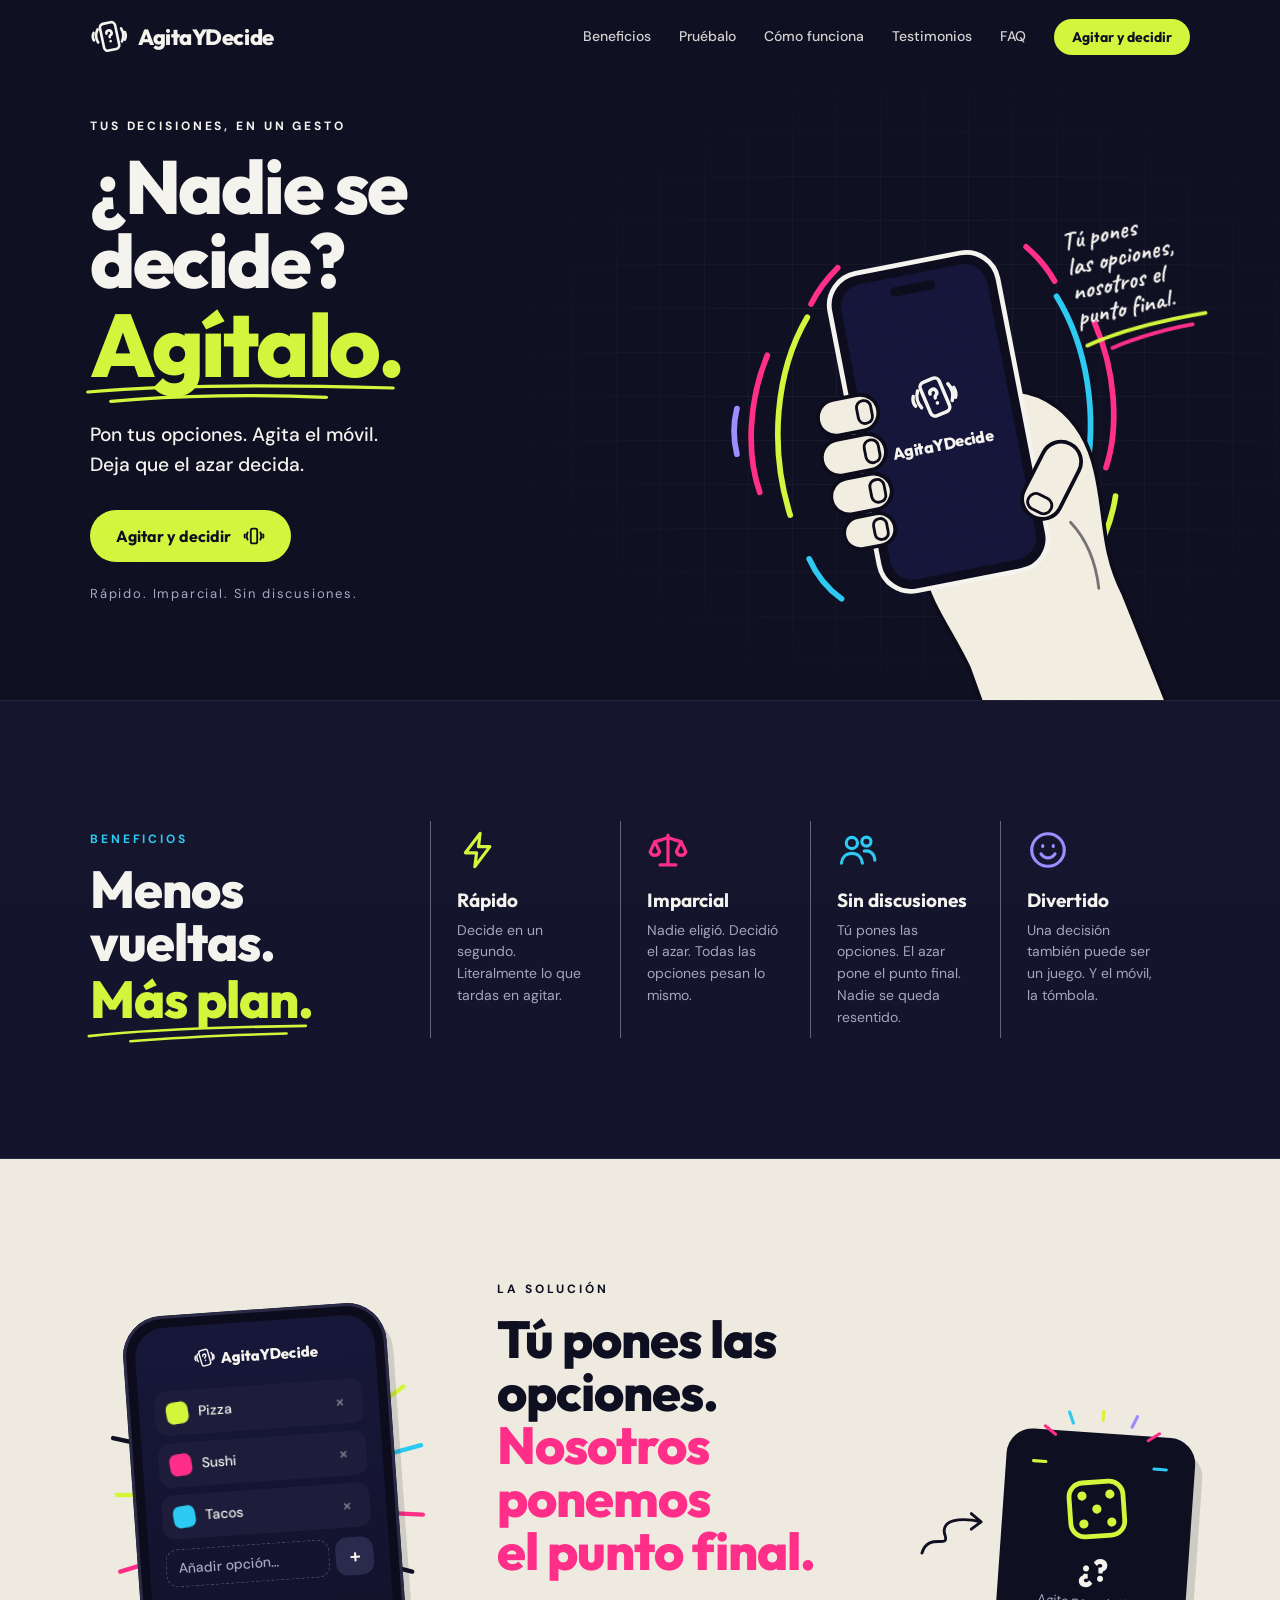
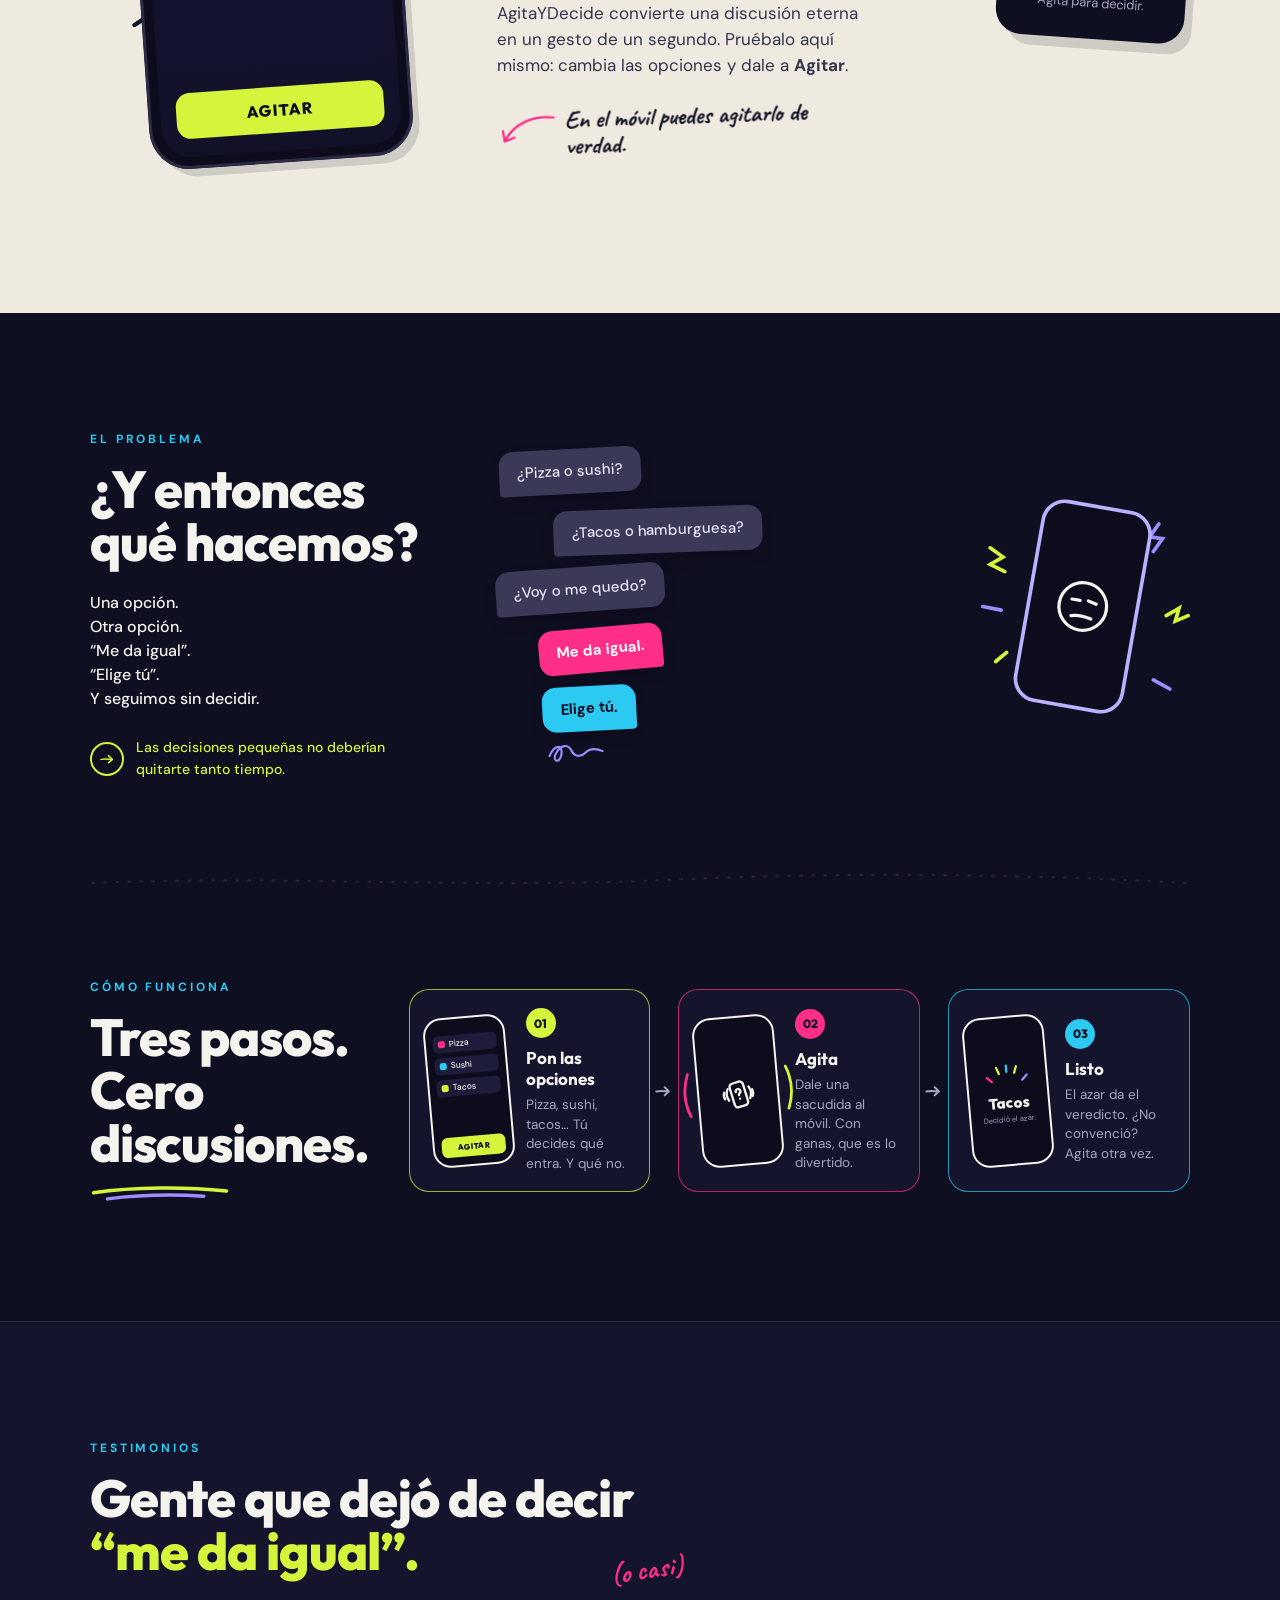
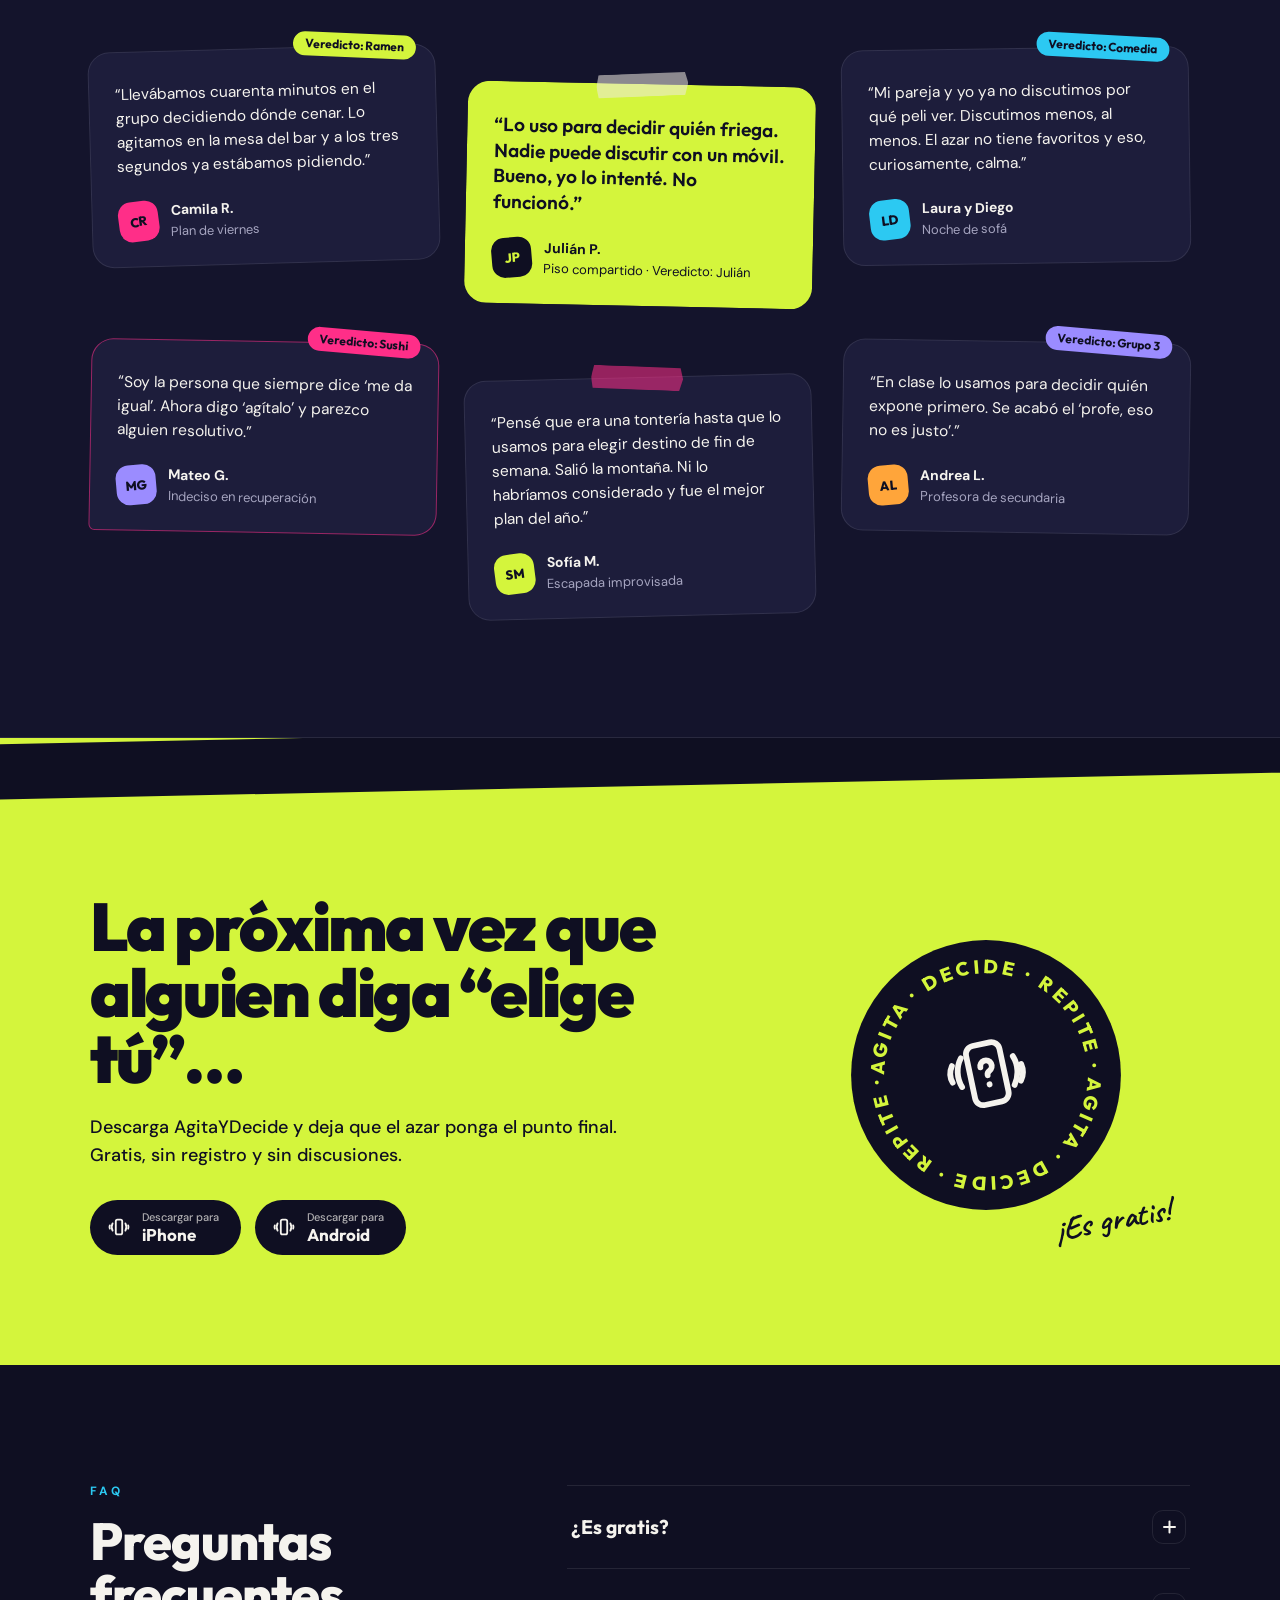
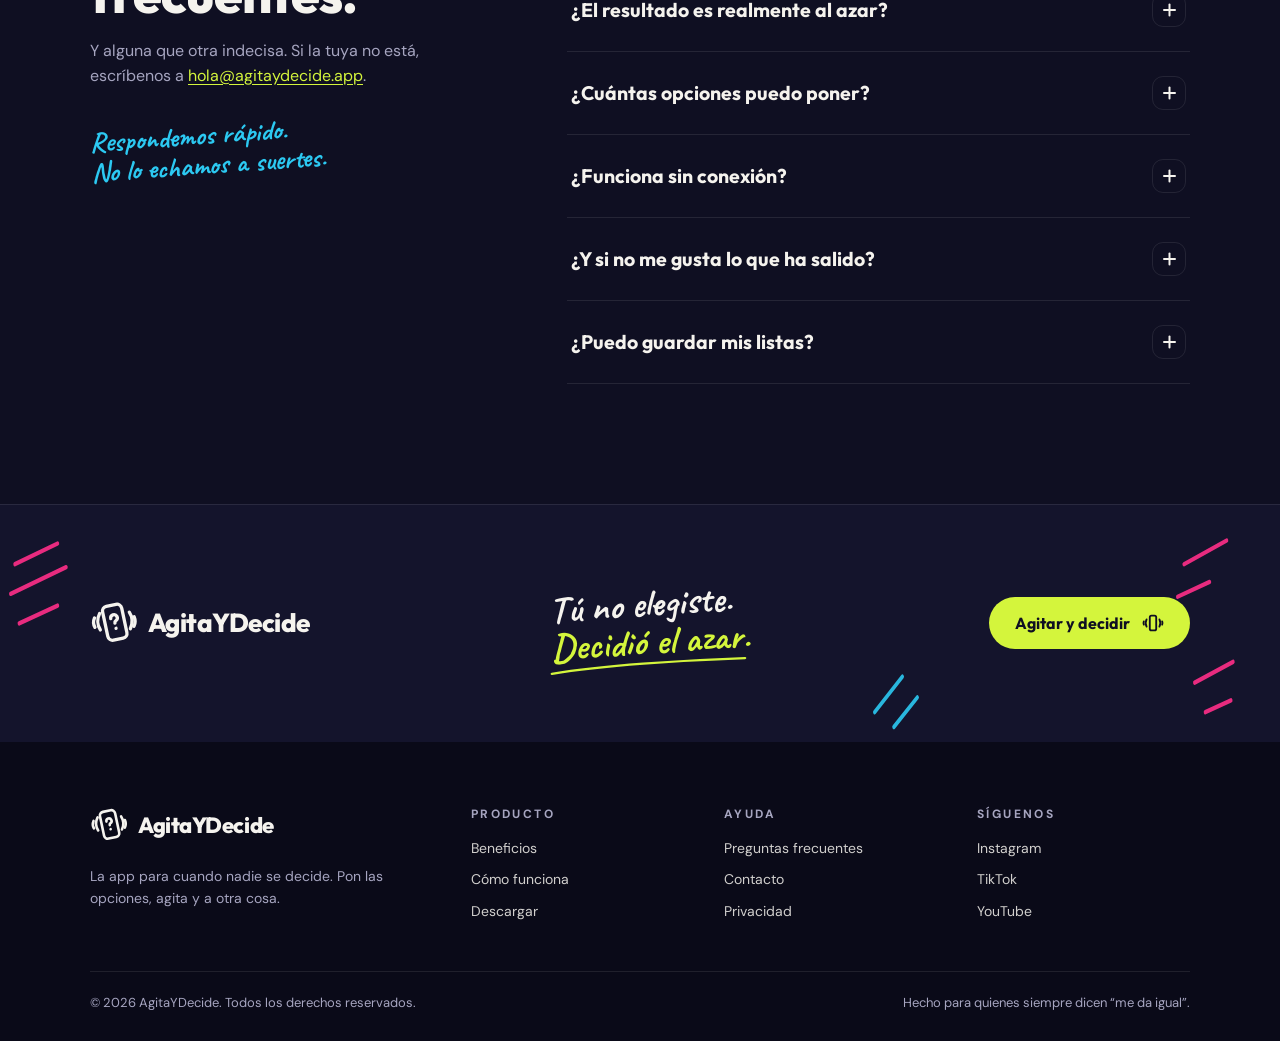
==== commit 788681b0: "mejorando contentsquare" ====
--- a/index.html
+++ b/index.html
@@ -1,19 +1,65 @@
 <!doctype html>
 <html lang="es">
 <head>
+  <!-- Google Tag Manager -->
+  <script>(function(w,d,s,l,i){w[l]=w[l]||[];w[l].push({'gtm.start':
+  new Date().getTime(),event:'gtm.js'});var f=d.getElementsByTagName(s)[0],
+  j=d.createElement(s),dl=l!='dataLayer'?'&l='+l:'';j.async=true;j.src=
+  'https://www.googletagmanager.com/gtm.js?id='+i+dl;f.parentNode.insertBefore(j,f);
+  })(window,document,'script','dataLayer','GTM-TQKG4NX7');</script>
+  <!-- End Google Tag Manager -->
   <meta charset="utf-8">
   <meta name="viewport" content="width=device-width, initial-scale=1">
-  <title>AgitaYDecide — ¿Nadie se decide? Agítalo.</title>
-  <meta name="description" content="Pon tus opciones, agita el móvil y deja que el azar decida. Rápido, imparcial y sin discusiones.">
+  <title>AgitaYDecide — App para decidir al azar agitando el móvil</title>
+  <meta name="description" content="Pon tus opciones, agita el móvil y deja que el azar decida. Rápido, imparcial y sin discusiones. Descubre AgitaYDecide.">
+  <meta name="robots" content="index, follow">
+  <link rel="canonical" href="https://juand12348.github.io/AgitaYDecide/">
+
+  <!-- Open Graph / Twitter -->
+  <meta property="og:type" content="website">
+  <meta property="og:site_name" content="AgitaYDecide">
+  <meta property="og:locale" content="es_CO">
+  <meta property="og:title" content="AgitaYDecide — ¿Nadie se decide? Agítalo.">
+  <meta property="og:description" content="Pon tus opciones, agita el móvil y deja que el azar decida.">
+  <meta property="og:url" content="https://juand12348.github.io/AgitaYDecide/">
+  <meta property="og:image" content="https://juand12348.github.io/AgitaYDecide/assets/og.jpg">
+  <meta property="og:image:width" content="1200">
+  <meta property="og:image:height" content="630">
+  <meta name="twitter:card" content="summary_large_image">
+  <meta name="twitter:image" content="https://juand12348.github.io/AgitaYDecide/assets/og.jpg">
   <meta name="theme-color" content="#0f0f22">
   <link rel="icon" href="assets/favicon.svg" type="image/svg+xml">
+  <link rel="icon" href="assets/favicon.ico" sizes="32x32">
+  <link rel="apple-touch-icon" href="assets/apple-touch-icon.png">
+  <link rel="manifest" href="manifest.webmanifest">
   <link rel="preconnect" href="https://fonts.googleapis.com">
   <link rel="preconnect" href="https://fonts.gstatic.com" crossorigin>
-  <link href="https://fonts.googleapis.com/css2?family=Caveat:wght@600;700&family=DM+Sans:opsz,wght@9..40,400;9..40,500;9..40,700&family=Outfit:wght@500;600;700;800;900&display=swap" rel="stylesheet">
+  <link rel="preconnect" href="https://script.hj.contentsquare.net" crossorigin>
+  <link rel="preconnect" href="https://c.ba.contentsquare.net">
+  <link rel="preload" as="style" href="https://fonts.googleapis.com/css2?family=Caveat:wght@600;700&family=DM+Sans:opsz,wght@9..40,400;9..40,500;9..40,700&family=Outfit:wght@500;600;700;800;900&display=swap" onload="this.onload=null;this.rel='stylesheet'">
+  <noscript><link rel="stylesheet" href="https://fonts.googleapis.com/css2?family=Caveat:wght@600;700&family=DM+Sans:opsz,wght@9..40,400;9..40,500;9..40,700&family=Outfit:wght@500;600;700;800;900&display=swap"></noscript>
   <link rel="stylesheet" href="css/styles.css">
   <script>document.documentElement.classList.add('js')</script>
+  <script type="application/ld+json">
+  {
+    "@context": "https://schema.org",
+    "@type": "MobileApplication",
+    "name": "AgitaYDecide",
+    "description": "Pon tus opciones, agita el móvil y deja que el azar decida.",
+    "url": "https://juand12348.github.io/AgitaYDecide/",
+    "applicationCategory": "UtilitiesApplication",
+    "operatingSystem": "iOS, Android",
+    "inLanguage": "es",
+    "offers": { "@type": "Offer", "price": "0", "priceCurrency": "COP" }
+  }
+  </script>
 </head>
 <body>
+  <!-- Google Tag Manager (noscript) -->
+  <noscript><iframe src="https://www.googletagmanager.com/ns.html?id=GTM-TQKG4NX7"
+  height="0" width="0" style="display:none;visibility:hidden"></iframe></noscript>
+  <!-- End Google Tag Manager (noscript) -->
+  <div class="noise" aria-hidden="true"></div>
 
   <!-- Iconos reutilizables -->
   <svg width="0" height="0" style="position:absolute" aria-hidden="true">
@@ -89,7 +135,7 @@
           </h1>
           <p class="hero-lead" data-reveal style="--d:.18s">Pon tus opciones. Agita el móvil.<br>Deja que el azar decida.</p>
           <div class="hero-actions" data-reveal style="--d:.26s">
-            <a href="#pruebalo" class="btn">
+            <a href="#registro" class="btn" data-lead-open aria-haspopup="dialog" aria-controls="lead-modal">
               Agitar y decidir
               <svg class="btn-ico"><use href="#i-shake"/></svg>
             </a>
@@ -398,11 +444,11 @@
           <h2 class="cta2-title">La próxima vez que alguien diga “elige tú”…</h2>
           <p class="cta2-lead">Descarga AgitaYDecide y deja que el azar ponga el punto final. Gratis, sin registro y sin discusiones.</p>
           <div class="store-btns">
-            <a href="#" class="btn btn-dark">
+            <a href="#registro" class="btn btn-dark" data-lead-open aria-haspopup="dialog" aria-controls="lead-modal">
               <svg class="btn-ico"><use href="#i-shake"/></svg>
               <span><small>Descargar para</small>iPhone</span>
             </a>
-            <a href="#" class="btn btn-dark">
+            <a href="#registro" class="btn btn-dark" data-lead-open aria-haspopup="dialog" aria-controls="lead-modal">
               <svg class="btn-ico"><use href="#i-shake"/></svg>
               <span><small>Descargar para</small>Android</span>
             </a>
@@ -518,6 +564,33 @@
     </div>
   </footer>
 
+  <!-- FORMULARIO DE REGISTRO (propio; envía los datos a HubSpot por su API) -->
+  <div class="lead-modal" id="lead-modal" aria-hidden="true">
+    <div class="lead-modal__backdrop" data-lead-close></div>
+    <section class="lead-modal__panel" role="dialog" aria-modal="true" aria-labelledby="lead-title" tabindex="-1">
+      <button class="lead-modal__close" type="button" aria-label="Cerrar formulario" data-lead-close>&times;</button>
+      <p class="eyebrow">¡Sigamos en contacto!</p>
+      <h2 class="lead-modal__title" id="lead-title">Entérate de las novedades</h2>
+      <p class="lead-modal__description">Déjanos tu nombre y correo para conocer más sobre AgitaYDecide.</p>
+
+      <form class="lead-form" id="lead-form" novalidate>
+        <div class="lead-row">
+          <label for="lead-firstname">Nombre
+            <input type="text" id="lead-firstname" name="firstname" autocomplete="given-name">
+          </label>
+          <label for="lead-lastname">Apellidos
+            <input type="text" id="lead-lastname" name="lastname" autocomplete="family-name">
+          </label>
+        </div>
+        <label for="lead-email">Correo <span class="req" aria-hidden="true">*</span>
+          <input type="email" id="lead-email" name="email" required autocomplete="email" aria-describedby="lead-msg">
+        </label>
+        <p class="lead-msg" id="lead-msg" role="status" aria-live="polite"></p>
+        <button class="lead-submit" type="submit">Enviar</button>
+      </form>
+    </section>
+  </div>
+
   <script src="js/main.js" defer></script>
 </body>
-</html>
+</html>
--- a/css/styles.css
+++ b/css/styles.css
@@ -978,6 +978,127 @@
   color: var(--muted);
   font-size: 13px;
 }
+
+/* ==========================================================================
+   11. MODAL + FORMULARIO DE REGISTRO
+   ========================================================================== */
+.lead-modal {
+  position: fixed;
+  inset: 0;
+  z-index: 200;
+  display: none;
+  align-items: center;
+  justify-content: center;
+  padding: 22px;
+}
+.lead-modal.is-open { display: flex; }
+
+.lead-modal__backdrop {
+  position: absolute;
+  inset: 0;
+  background: rgba(8, 8, 20, .82);
+  backdrop-filter: blur(7px);
+  -webkit-backdrop-filter: blur(7px);
+}
+
+.lead-modal__panel {
+  position: relative;
+  z-index: 1;
+  width: min(100%, 560px);
+  max-height: min(90vh, 780px);
+  overflow-y: auto;
+  padding: 40px 30px 30px;
+  border: 1px solid color-mix(in srgb, var(--lime) 35%, transparent);
+  border-radius: 26px;
+  background: var(--ink-2);
+  text-align: center;
+  box-shadow: 0 24px 90px rgba(0, 0, 0, .5);
+  animation: lead-in .5s var(--spring);
+}
+.lead-modal__panel:focus { outline: none; }
+@keyframes lead-in { from { opacity: 0; transform: translateY(18px) scale(.96) rotate(-1deg); } }
+
+.lead-modal__panel .eyebrow { margin-bottom: 14px; }
+.lead-modal__title {
+  font: 800 clamp(1.7rem, 4vw, 2.2rem)/1.1 var(--f-display);
+  letter-spacing: -.02em;
+  margin-bottom: 12px;
+}
+.lead-modal__description {
+  max-width: 390px;
+  margin: 0 auto 26px;
+  color: var(--muted);
+}
+.lead-modal__close {
+  position: absolute;
+  top: 12px;
+  right: 14px;
+  width: 40px;
+  height: 40px;
+  border: 0;
+  border-radius: 12px;
+  background: none;
+  font-size: 30px;
+  line-height: 1;
+  transition: color .2s, background-color .2s;
+}
+.lead-modal__close:hover { color: var(--lime); background: rgba(255, 255, 255, .06); }
+
+body.lead-modal-open { overflow: hidden; }
+
+.lead-form { max-width: 460px; margin: 0 auto; text-align: left; }
+.lead-row { display: grid; grid-template-columns: 1fr 1fr; gap: 14px; }
+.lead-form label {
+  display: block;
+  margin-bottom: 16px;
+  font-size: 14px;
+  font-weight: 700;
+}
+.lead-form .req { color: var(--lime); }
+.lead-form input {
+  display: block;
+  width: 100%;
+  min-height: 46px;
+  margin-top: 7px;
+  padding: 12px 14px;
+  border: 1.5px solid rgba(255, 255, 255, .18);
+  border-radius: 12px;
+  background: var(--ink-3);
+  color: var(--text);
+  font: 500 15px var(--f-body);
+  transition: border-color .2s, box-shadow .2s;
+}
+.lead-form input:focus {
+  outline: none;
+  border-color: var(--lime);
+  box-shadow: 0 0 0 3px rgba(212, 245, 60, .14);
+}
+.lead-form input.is-invalid { border-color: var(--pink); }
+
+.lead-msg {
+  min-height: 20px;
+  margin-bottom: 10px;
+  font-size: 13px;
+  font-weight: 700;
+  line-height: 1.4;
+  color: var(--pink);
+}
+.lead-msg.ok { color: var(--lime); }
+
+.lead-submit {
+  display: block;
+  margin-left: auto;
+  min-height: 46px;
+  padding: 13px 30px;
+  border: 0;
+  border-radius: 999px;
+  background: var(--lime);
+  color: var(--ink);
+  font: 800 15px/1 var(--f-display);
+  transition: transform .35s var(--spring), box-shadow .35s var(--ease), opacity .2s;
+}
+.lead-submit:hover { transform: translateY(-2px) rotate(-1.5deg); box-shadow: 0 12px 28px -12px rgba(212, 245, 60, .65); }
+.lead-submit:disabled { opacity: .6; cursor: wait; transform: none; box-shadow: none; }
 
 /* ==========================================================================
    Responsive
@@ -1048,6 +1169,9 @@
   .hero-note { position: static; width: fit-content; margin: 8px 0 -24px auto; transform: rotate(-6deg); font-size: 1.3rem; }
   .hero-note br:nth-of-type(odd) { display: none; }
   .faq-a p { padding-right: 8px; }
+
+  .lead-modal__panel { padding: 38px 18px 22px; border-radius: 20px; }
+  .lead-row { grid-template-columns: 1fr; gap: 0; }
 }
 
 @media (max-width: 420px) {
@@ -1064,4 +1188,4 @@
   html { scroll-behavior: auto; }
   *, *::before, *::after { animation-duration: .001ms !important; animation-iteration-count: 1 !important; transition-duration: .001ms !important; transition-delay: 0s !important; }
   .marquee-track { animation: none; }
-}
+}
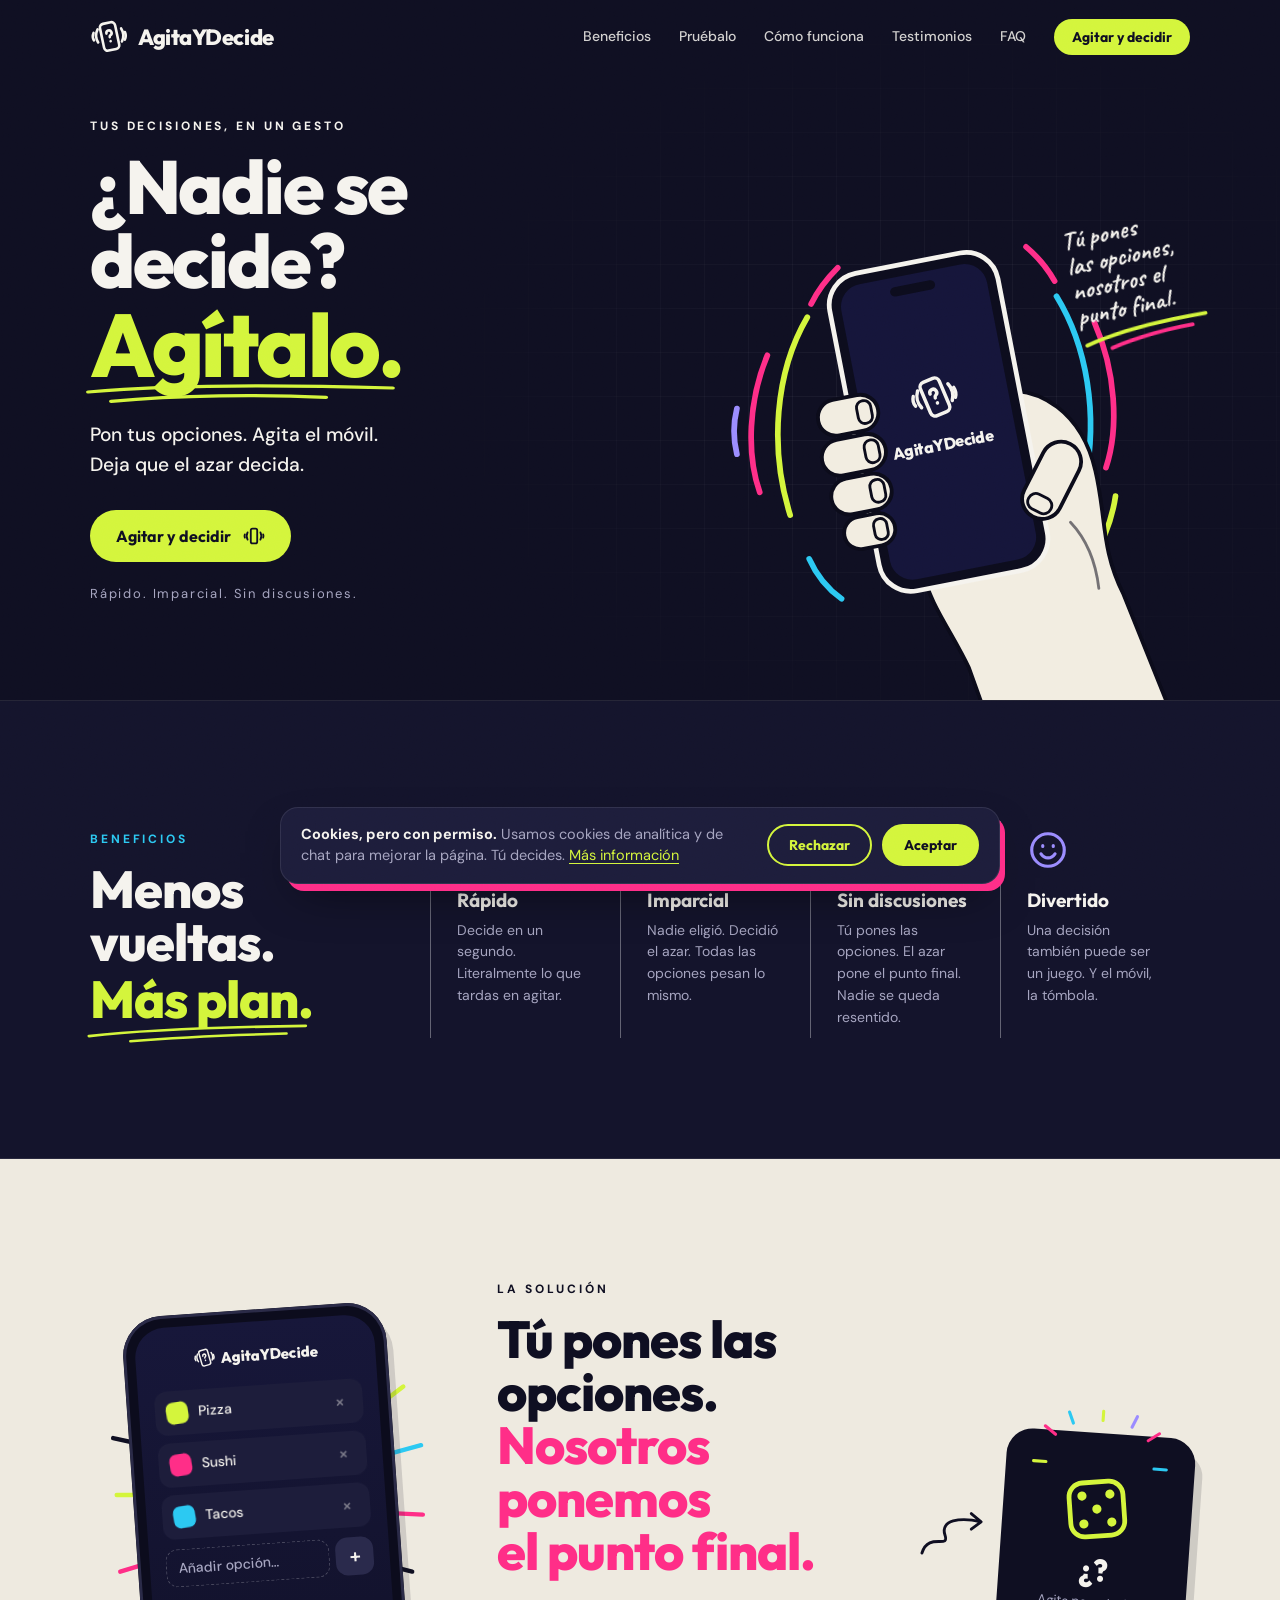
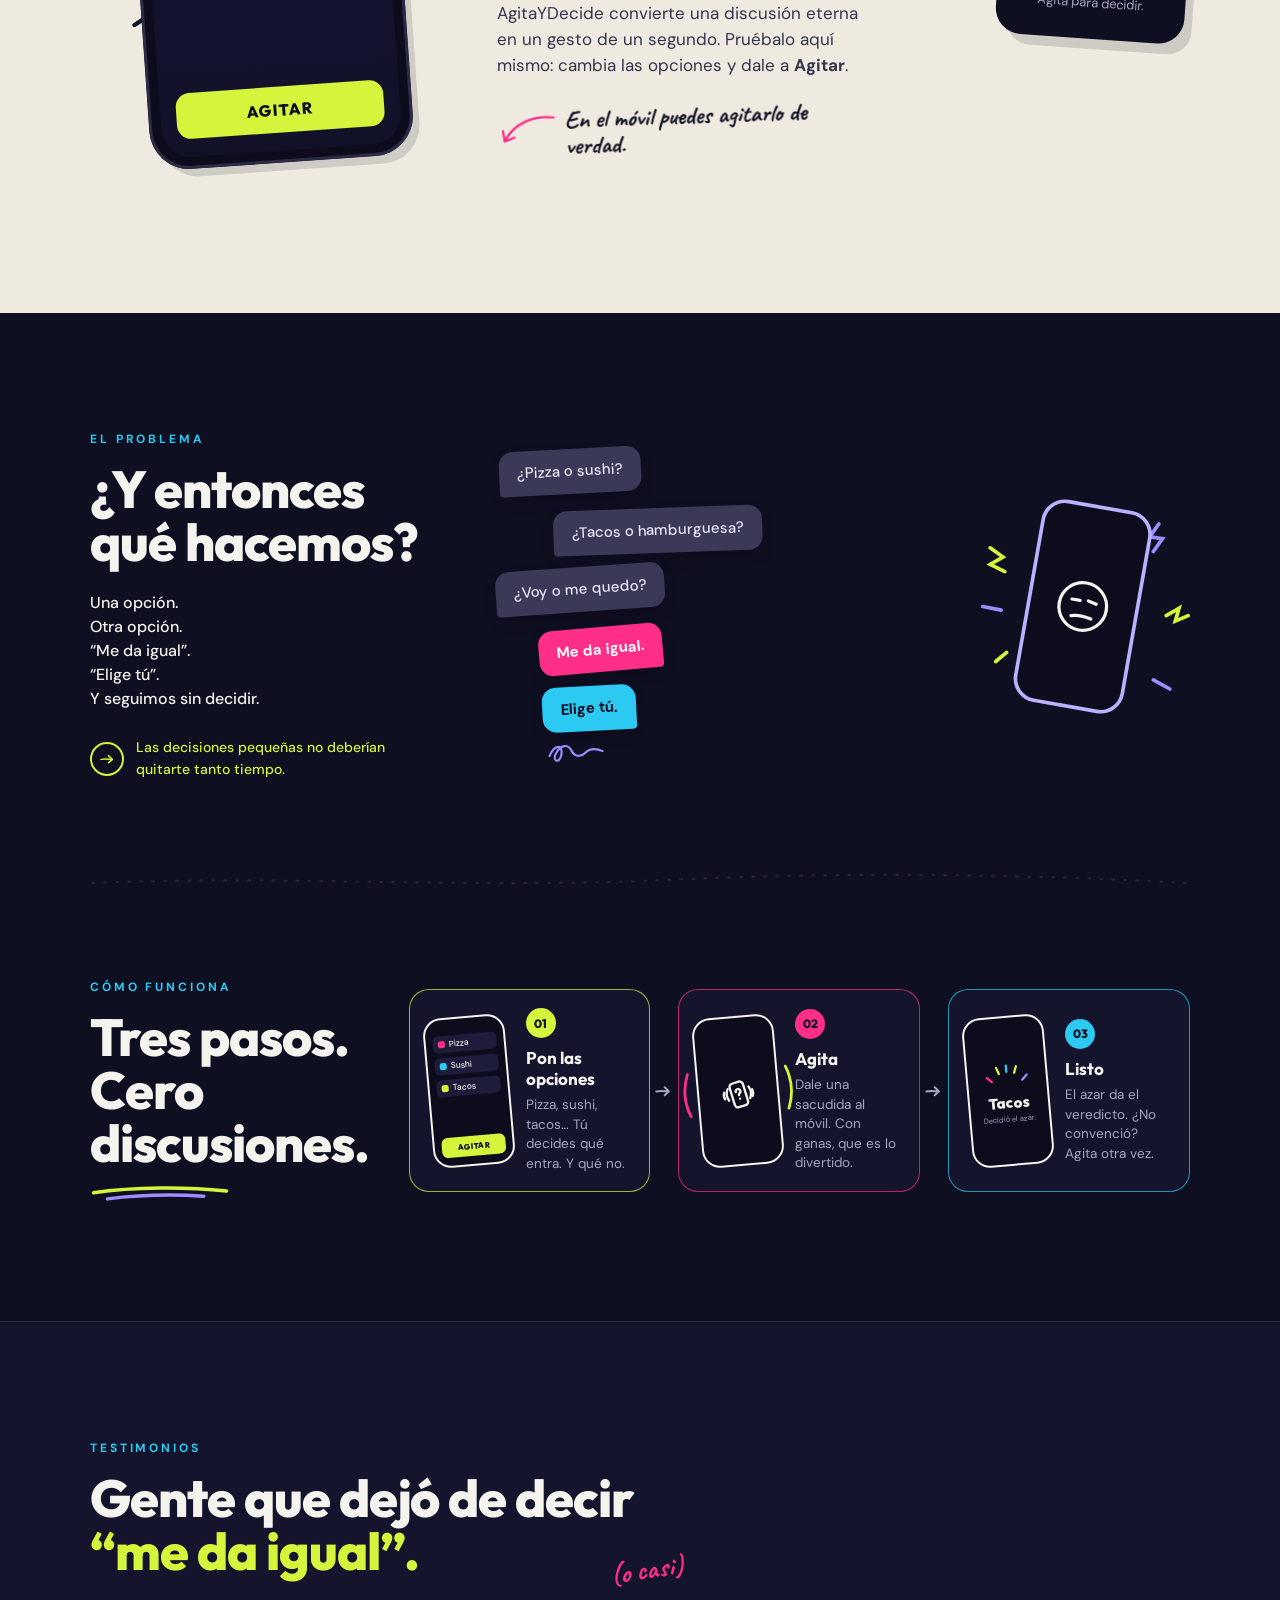
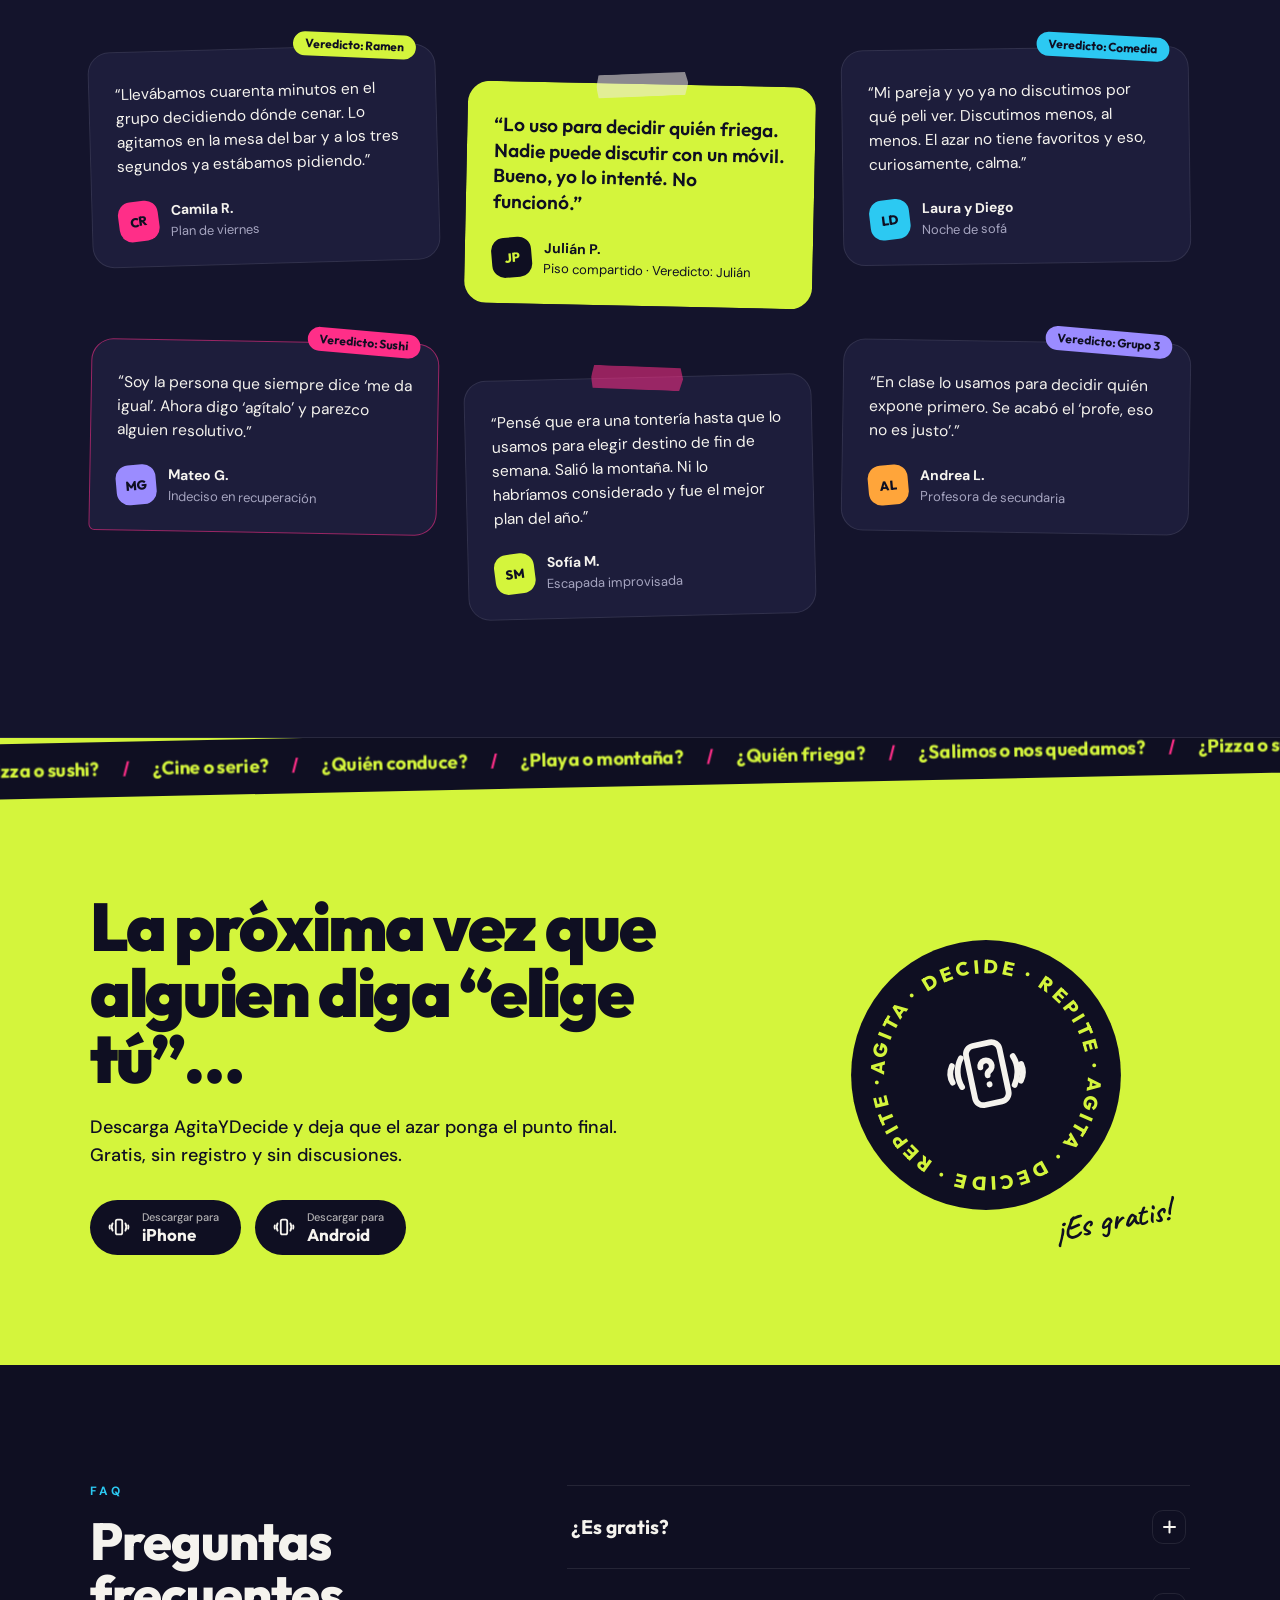
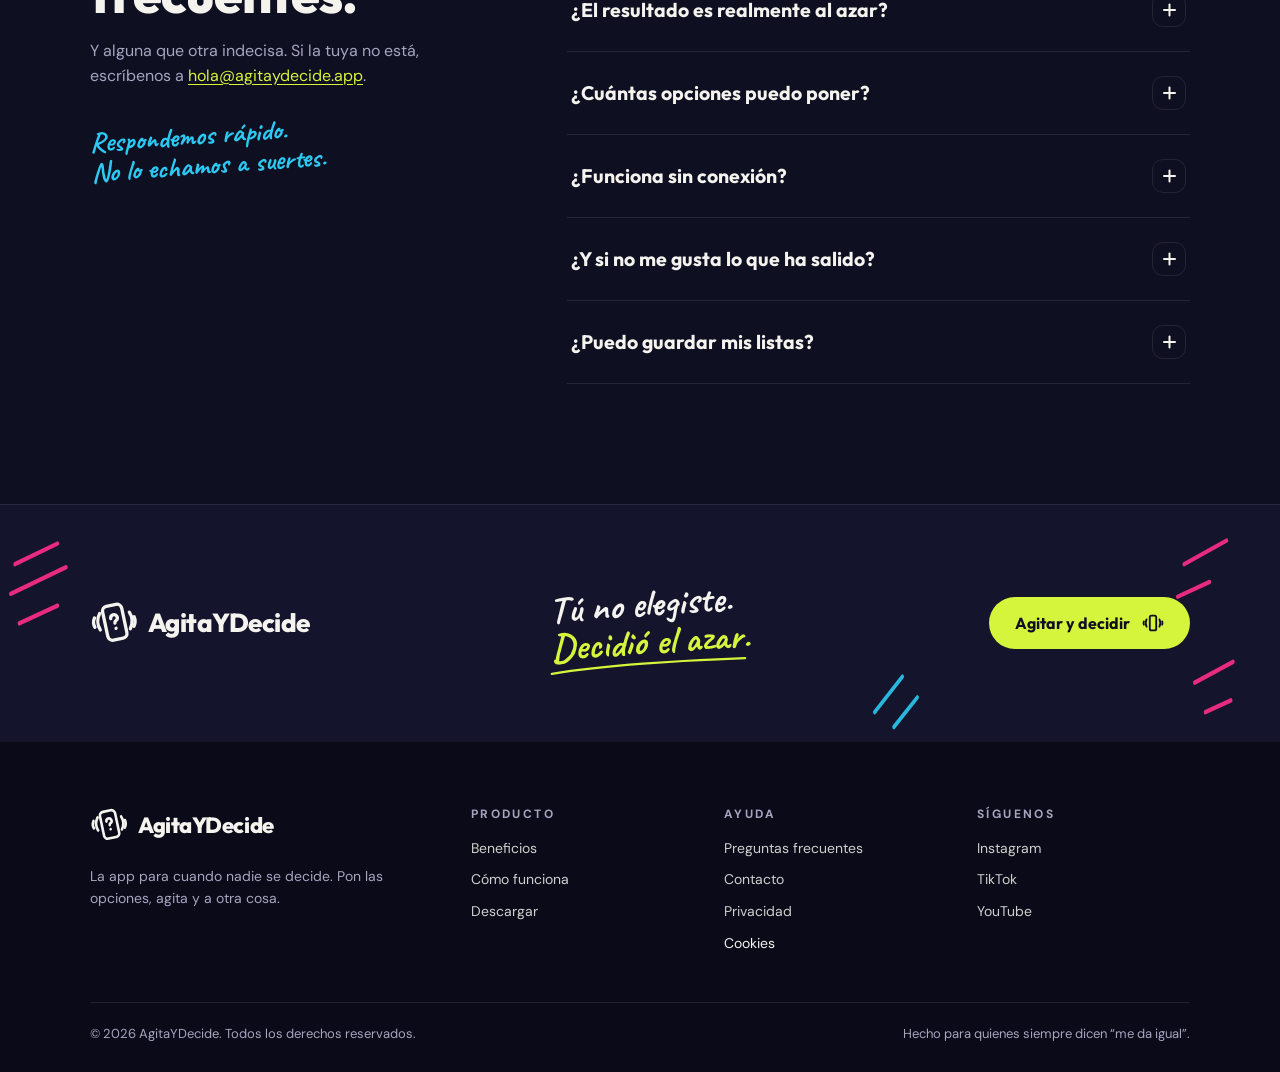
==== commit ba93901f: "Banner de cookies con Consent Mode y página de privacidad" && git push" ====
--- a/index.html
+++ b/index.html
@@ -1,6 +1,13 @@
 <!doctype html>
 <html lang="es">
 <head>
+  <!-- Consent Mode: denegado por defecto (debe ir ANTES de GTM) -->
+  <script>
+  window.dataLayer = window.dataLayer || [];
+  function gtag(){dataLayer.push(arguments);}
+  gtag('consent','default',{ad_storage:'denied',ad_user_data:'denied',ad_personalization:'denied',analytics_storage:'denied',functionality_storage:'denied',personalization_storage:'denied',security_storage:'granted',wait_for_update:500});
+  try{if(localStorage.getItem('agita_consent_v1')==='granted'){gtag('consent','update',{analytics_storage:'granted',functionality_storage:'granted'});}}catch(e){}
+  </script>
   <!-- Google Tag Manager -->
   <script>(function(w,d,s,l,i){w[l]=w[l]||[];w[l].push({'gtm.start':
   new Date().getTime(),event:'gtm.js'});var f=d.getElementsByTagName(s)[0],
@@ -549,7 +556,8 @@
         <h4>Ayuda</h4>
         <a href="#faq">Preguntas frecuentes</a>
         <a href="mailto:hola@agitaydecide.app">Contacto</a>
-        <a href="#">Privacidad</a>
+        <a href="privacidad.html">Privacidad</a>
+        <button type="button" class="link-btn" data-cookie-settings>Cookies</button>
       </nav>
       <nav class="f-col" aria-label="Redes">
         <h4>Síguenos</h4>
@@ -592,5 +600,6 @@
   </div>
 
   <script src="js/main.js" defer></script>
+  <script src="js/consent.js" defer></script>
 </body>
 </html>
--- a/css/styles.css
+++ b/css/styles.css
@@ -1188,4 +1188,34 @@
   html { scroll-behavior: auto; }
   *, *::before, *::after { animation-duration: .001ms !important; animation-iteration-count: 1 !important; transition-duration: .001ms !important; transition-delay: 0s !important; }
   .marquee-track { animation: none; }
-}+}
+
+/* ---------- Banner de cookies ---------- */
+.cookie-banner {
+  position: fixed; left: 50%; bottom: 16px; z-index: 90;
+  width: min(720px, calc(100% - 32px));
+  display: flex; align-items: center; gap: 16px 24px; flex-wrap: wrap; justify-content: space-between;
+  padding: 16px 20px;
+  background: var(--ink-3); color: var(--text);
+  border: 1px solid var(--line); border-radius: 18px;
+  box-shadow: 6px 8px 0 -1px var(--pink), 0 20px 50px -20px rgba(0, 0, 0, .7);
+  opacity: 0; transform: translate(-50%, 24px); pointer-events: none;
+  transition: opacity .35s var(--ease), transform .45s var(--spring);
+}
+.cookie-banner.is-open { opacity: 1; transform: translate(-50%, 0); pointer-events: auto; }
+.cookie-banner__text { margin: 0; flex: 1 1 320px; font-size: 14.5px; line-height: 1.5; color: var(--muted); }
+.cookie-banner__text strong { color: var(--text); }
+.cookie-banner__text a { color: var(--lime); text-underline-offset: 3px; }
+.cookie-banner__actions { display: flex; gap: 10px; flex: none; }
+.cookie-btn {
+  font: 700 14px/1 var(--f-display); cursor: pointer;
+  padding: 12px 20px; border-radius: 999px; border: 2px solid var(--lime);
+  transition: transform .2s var(--ease), box-shadow .2s var(--ease);
+}
+.cookie-btn--accept { background: var(--lime); color: var(--ink); }
+.cookie-btn--ghost { background: transparent; color: var(--lime); }
+.cookie-btn:hover { transform: translateY(-2px); }
+.cookie-btn:focus-visible { outline: 3px solid var(--cyan); outline-offset: 3px; }
+.footer .link-btn { background: none; border: 0; padding: 0; font: inherit; color: inherit; cursor: pointer; text-align: left; }
+.footer .link-btn:hover { color: var(--lime); }
+@media (prefers-reduced-motion: reduce) { .cookie-banner { transition: opacity .2s; } }
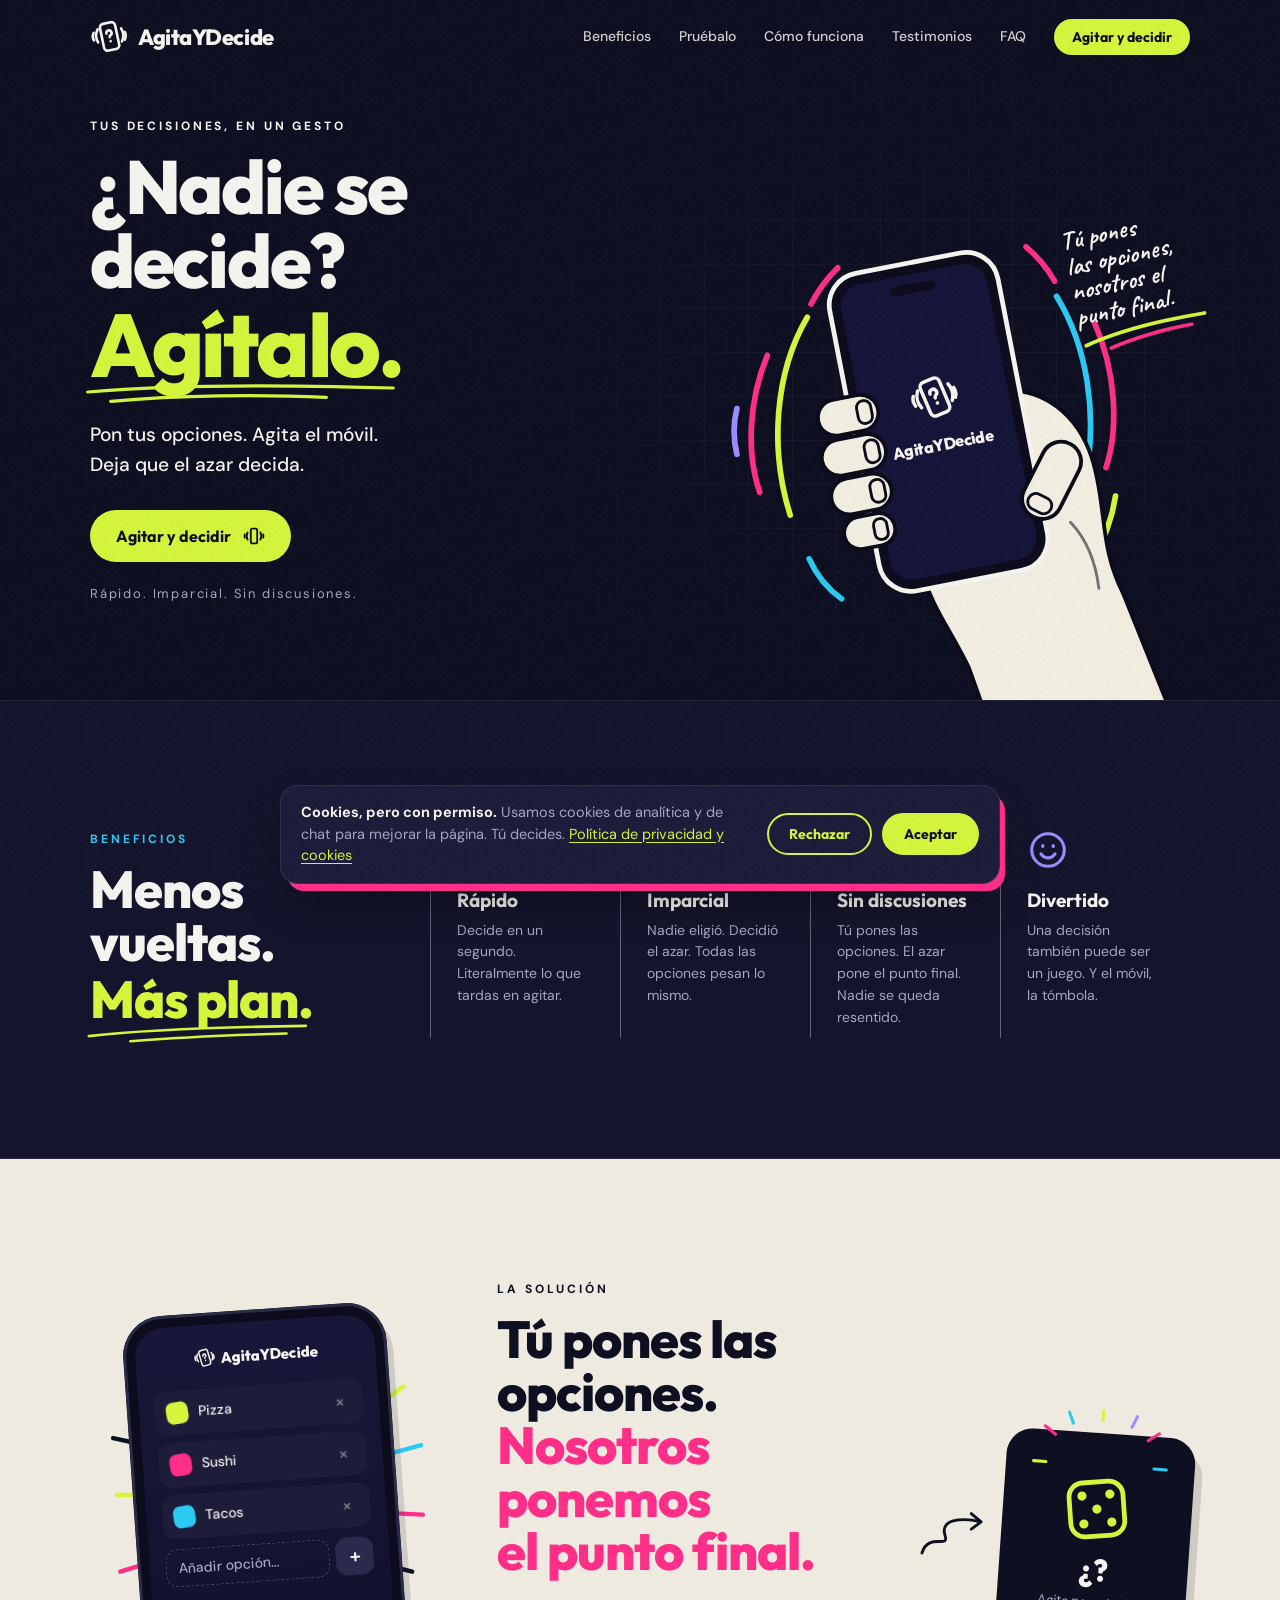
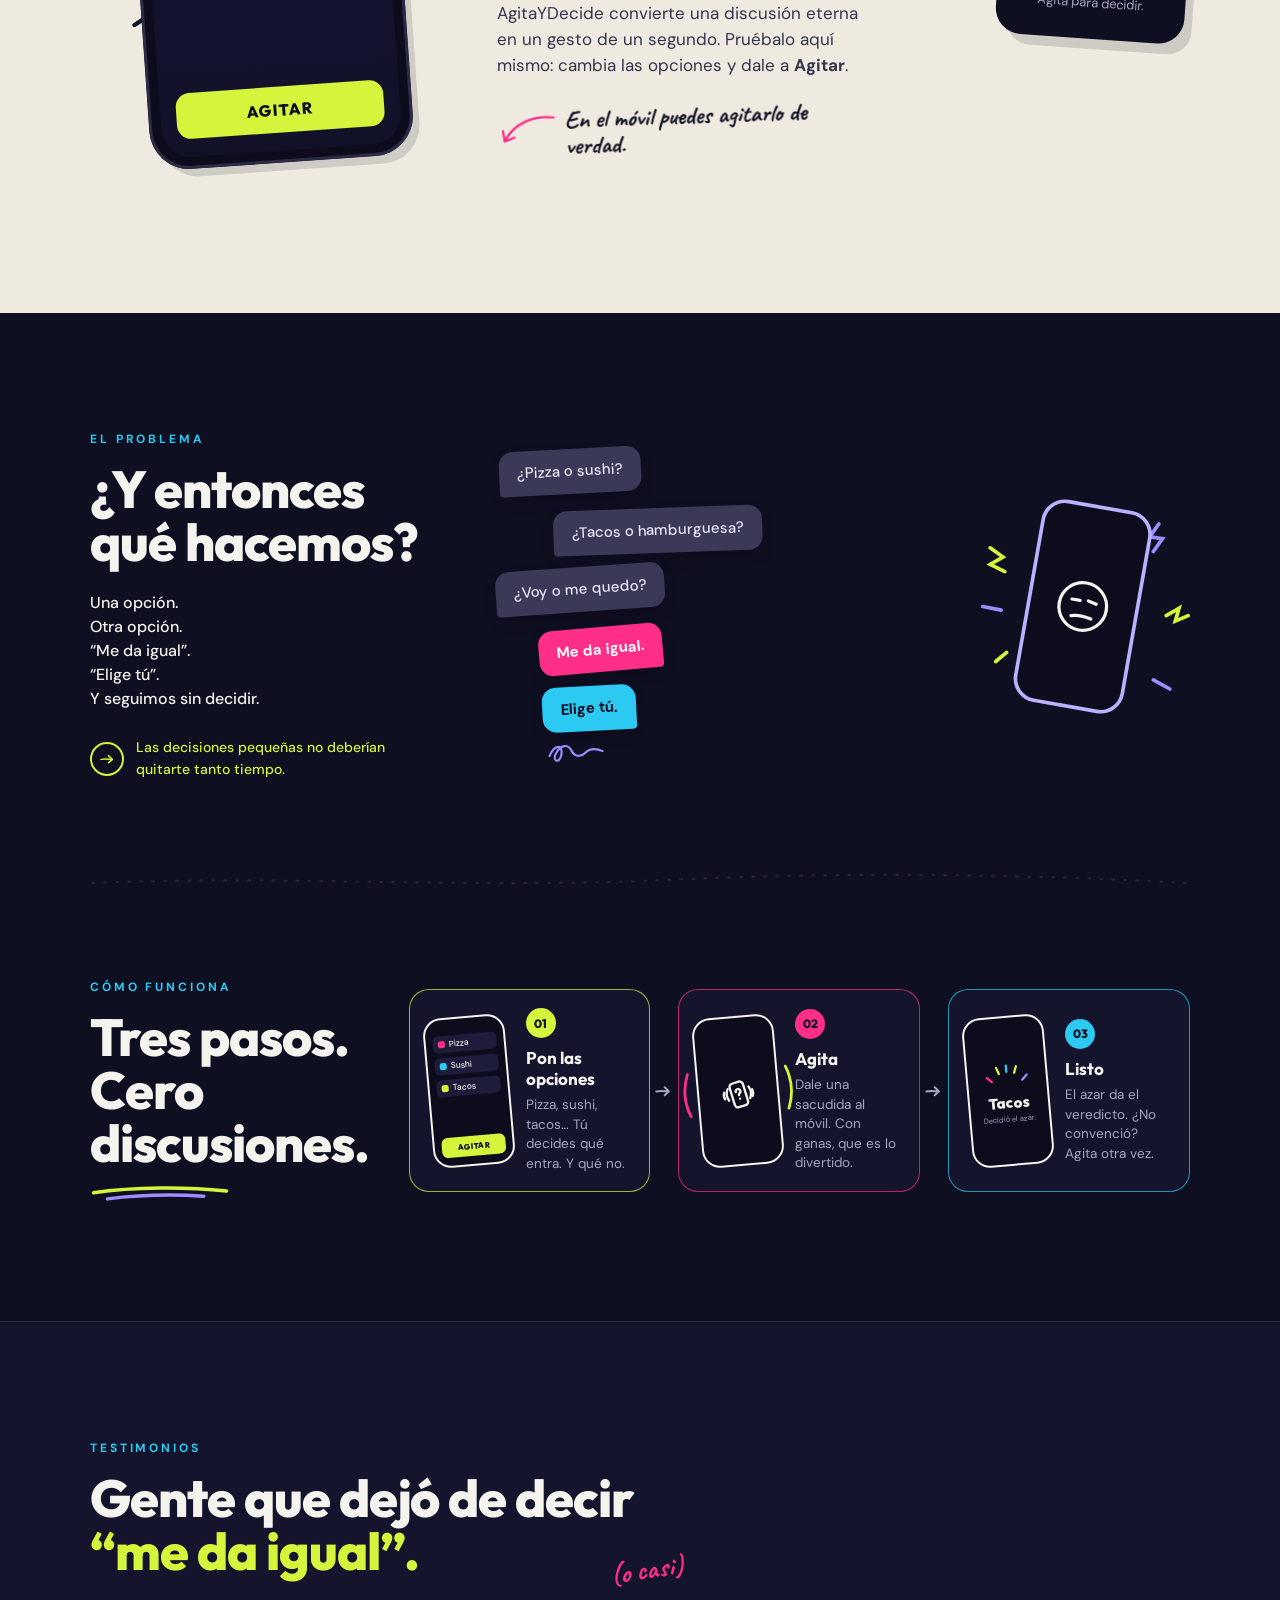
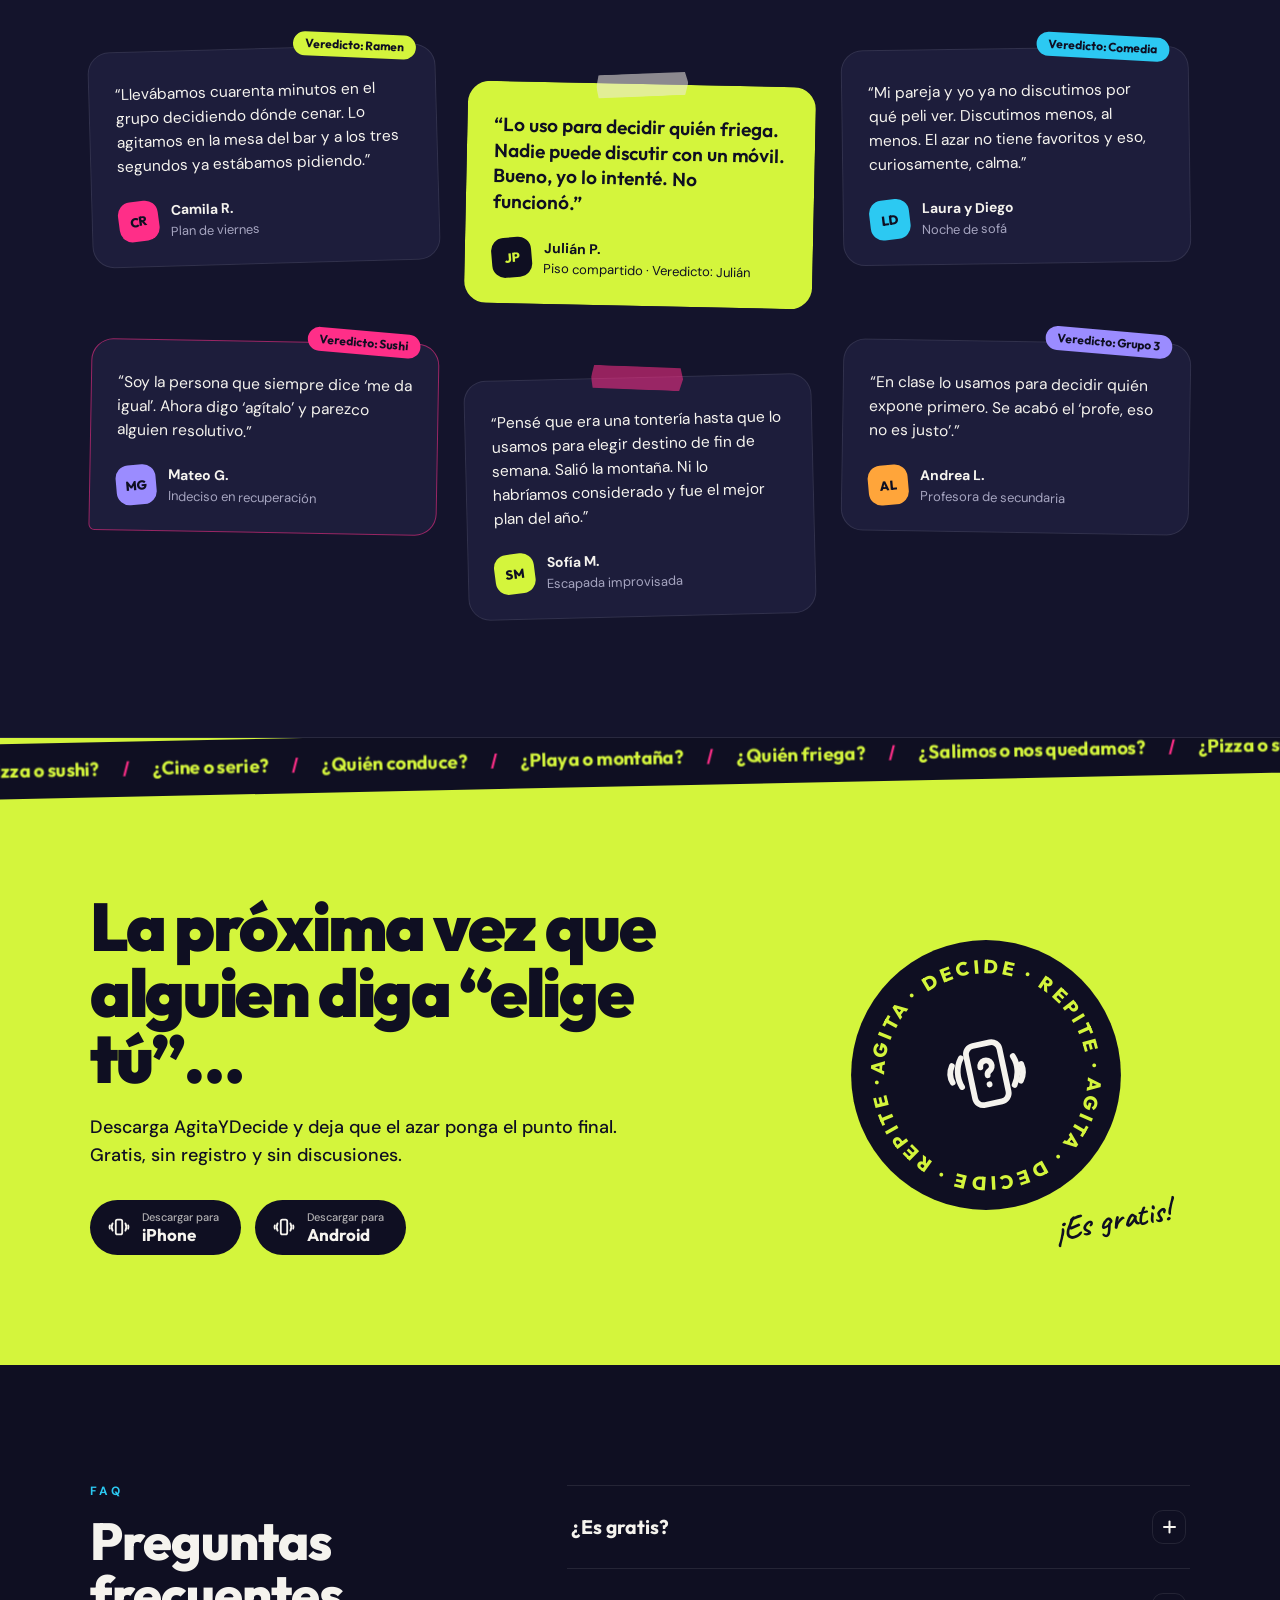
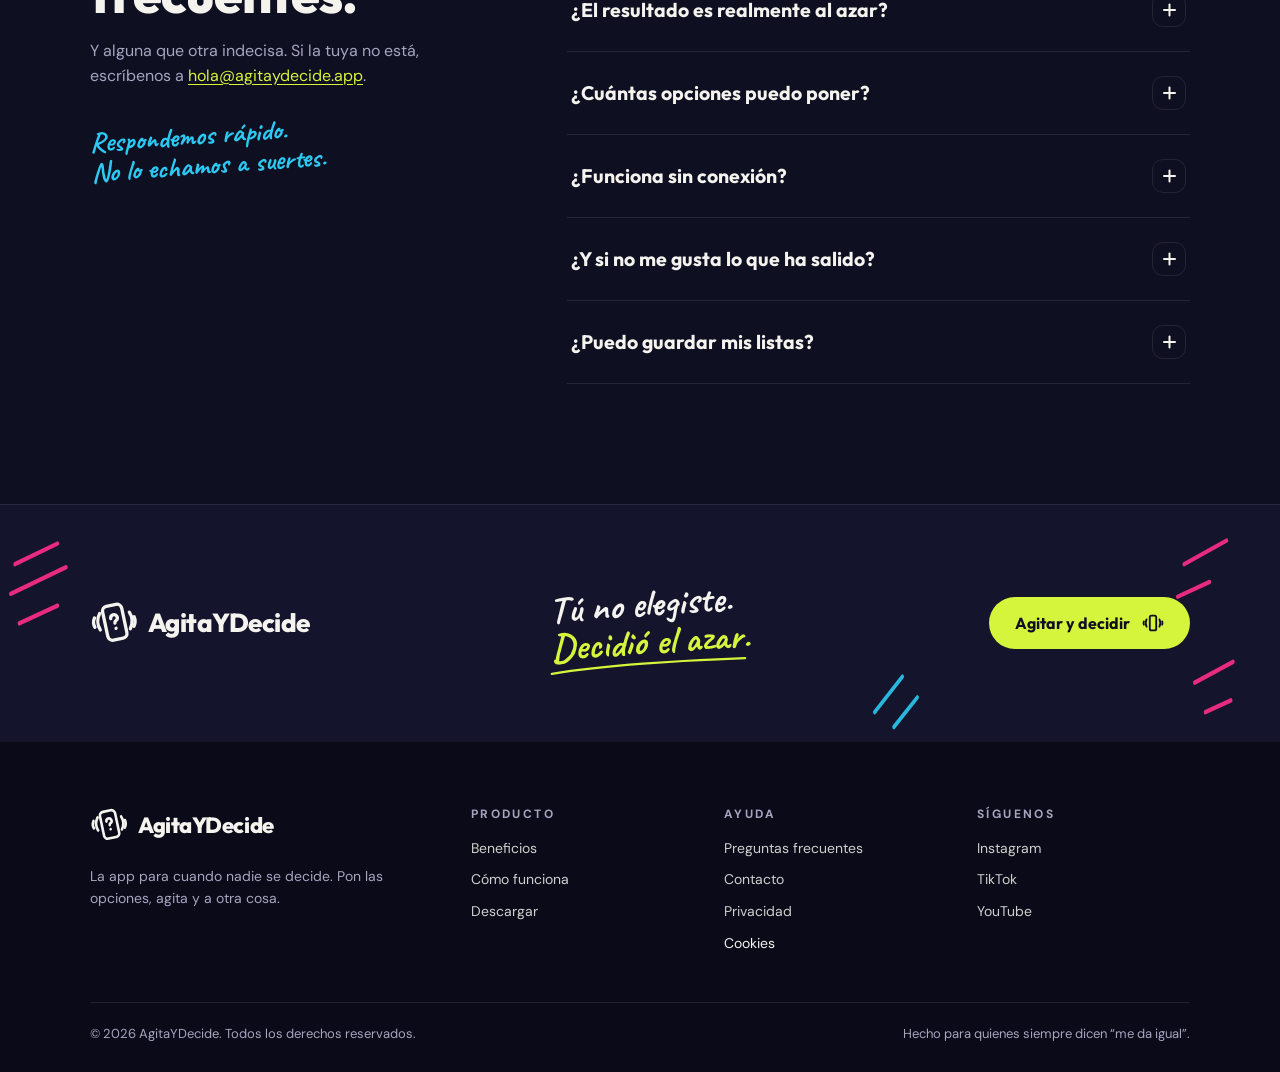
==== commit 60eb45f2: "Optimizando el rendimiento de la landing - GTM (GA4, Contentsquare, chat) se carga diferido en index" ====
--- a/index.html
+++ b/index.html
@@ -8,12 +8,32 @@
   gtag('consent','default',{ad_storage:'denied',ad_user_data:'denied',ad_personalization:'denied',analytics_storage:'denied',functionality_storage:'denied',personalization_storage:'denied',security_storage:'granted',wait_for_update:500});
   try{if(localStorage.getItem('agita_consent_v1')==='granted'){gtag('consent','update',{analytics_storage:'granted',functionality_storage:'granted'});}}catch(e){}
   </script>
-  <!-- Google Tag Manager -->
-  <script>(function(w,d,s,l,i){w[l]=w[l]||[];w[l].push({'gtm.start':
-  new Date().getTime(),event:'gtm.js'});var f=d.getElementsByTagName(s)[0],
-  j=d.createElement(s),dl=l!='dataLayer'?'&l='+l:'';j.async=true;j.src=
-  'https://www.googletagmanager.com/gtm.js?id='+i+dl;f.parentNode.insertBefore(j,f);
-  })(window,document,'script','dataLayer','GTM-TQKG4NX7');</script>
+  <!-- Google Tag Manager (diferido)
+       Se carga con la primera interacción (scroll, toque, tecla) o, como tarde,
+       ~3,5 s después de que la página termine de cargar. Así GTM, GA4, Contentsquare
+       y el chat no compiten con el primer renderizado. El consentimiento por defecto
+       (bloque anterior) y cualquier evento enviado antes quedan en window.dataLayer
+       y GTM los procesa en orden al cargar. -->
+  <script>
+    (function (w, d, id) {
+      w.dataLayer = w.dataLayer || [];
+      var done = false;
+      var evs = ['scroll', 'pointerdown', 'keydown', 'touchstart'];
+      var opts = { once: true, passive: true };
+      function load() {
+        if (done) return;
+        done = true;
+        evs.forEach(function (e) { w.removeEventListener(e, load, opts); });
+        w.dataLayer.push({ 'gtm.start': new Date().getTime(), event: 'gtm.js' });
+        var s = d.createElement('script');
+        s.async = true;
+        s.src = 'https://www.googletagmanager.com/gtm.js?id=' + id;
+        d.head.appendChild(s);
+      }
+      evs.forEach(function (e) { w.addEventListener(e, load, opts); });
+      w.addEventListener('load', function () { setTimeout(load, 3500); });
+    })(window, document, 'GTM-TQKG4NX7');
+  </script>
   <!-- End Google Tag Manager -->
   <meta charset="utf-8">
   <meta name="viewport" content="width=device-width, initial-scale=1">
@@ -39,12 +59,10 @@
   <link rel="icon" href="assets/favicon.ico" sizes="32x32">
   <link rel="apple-touch-icon" href="assets/apple-touch-icon.png">
   <link rel="manifest" href="manifest.webmanifest">
-  <link rel="preconnect" href="https://fonts.googleapis.com">
-  <link rel="preconnect" href="https://fonts.gstatic.com" crossorigin>
   <link rel="preconnect" href="https://script.hj.contentsquare.net" crossorigin>
   <link rel="preconnect" href="https://c.ba.contentsquare.net">
-  <link rel="preload" as="style" href="https://fonts.googleapis.com/css2?family=Caveat:wght@600;700&family=DM+Sans:opsz,wght@9..40,400;9..40,500;9..40,700&family=Outfit:wght@500;600;700;800;900&display=swap" onload="this.onload=null;this.rel='stylesheet'">
-  <noscript><link rel="stylesheet" href="https://fonts.googleapis.com/css2?family=Caveat:wght@600;700&family=DM+Sans:opsz,wght@9..40,400;9..40,500;9..40,700&family=Outfit:wght@500;600;700;800;900&display=swap"></noscript>
+  <link rel="preload" href="assets/fonts/outfit-latin.woff2" as="font" type="font/woff2" crossorigin>
+  <link rel="preload" href="assets/fonts/dmsans-latin.woff2" as="font" type="font/woff2" crossorigin>
   <link rel="stylesheet" href="css/styles.css">
   <script>document.documentElement.classList.add('js')</script>
   <script type="application/ld+json">
@@ -66,7 +84,6 @@
   <noscript><iframe src="https://www.googletagmanager.com/ns.html?id=GTM-TQKG4NX7"
   height="0" width="0" style="display:none;visibility:hidden"></iframe></noscript>
   <!-- End Google Tag Manager (noscript) -->
-  <div class="noise" aria-hidden="true"></div>
 
   <!-- Iconos reutilizables -->
   <svg width="0" height="0" style="position:absolute" aria-hidden="true">
--- a/css/styles.css
+++ b/css/styles.css
@@ -1,6 +1,29 @@
 /* ==========================================================================
    AgitaYDecide — landing
    ========================================================================== */
+
+/* ---------- Fuentes (alojadas en local, variables, subconjunto latino) ---------- */
+@font-face {
+  font-family: "Outfit";
+  font-style: normal;
+  font-weight: 100 900;
+  font-display: swap;
+  src: url("../assets/fonts/outfit-latin.woff2") format("woff2");
+}
+@font-face {
+  font-family: "DM Sans";
+  font-style: normal;
+  font-weight: 100 1000;
+  font-display: swap;
+  src: url("../assets/fonts/dmsans-latin.woff2") format("woff2");
+}
+@font-face {
+  font-family: "Caveat";
+  font-style: normal;
+  font-weight: 400 700;
+  font-display: swap;
+  src: url("../assets/fonts/caveat-latin.woff2") format("woff2");
+}
 
 :root {
   --ink: #0f0f22;
@@ -47,16 +70,17 @@
   overflow-x: hidden;
 }
 
-/* grano de papel, muy sutil */
+/* grano de papel, muy sutil.
+   Textura pre-generada (puntos blancos/negros con alfa bajo): sin filtro SVG
+   ni mix-blend-mode, así la capa fija no obliga a recomponer la página al hacer scroll. */
 body::after {
   content: "";
   position: fixed;
   inset: 0;
   pointer-events: none;
   z-index: 100;
-  opacity: .07;
-  background-image: url("data:image/svg+xml,%3Csvg xmlns='http://www.w3.org/2000/svg' width='160' height='160'%3E%3Cfilter id='n'%3E%3CfeTurbulence type='fractalNoise' baseFrequency='.85' numOctaves='3' stitchTiles='stitch'/%3E%3C/filter%3E%3Crect width='100%25' height='100%25' filter='url(%23n)'/%3E%3C/svg%3E");
-  mix-blend-mode: overlay;
+  background: url("../assets/noise.webp") repeat;
+  opacity: .35;
 }
 
 img, svg { display: block; max-width: 100%; }
@@ -184,6 +208,21 @@
 }
 .js [data-reveal="stagger"].is-in > * { opacity: 1; transform: translateX(var(--x, 0)) rotate(var(--r, 0deg)); }
 
+/* El hero entra con una animación CSS que arranca en el primer pintado,
+   sin esperar a que cargue el JS: el título (LCP) aparece antes. */
+.js .hero [data-reveal] {
+  opacity: 1;
+  transform: none;
+  transition: none;
+  animation: hero-in .8s var(--ease) var(--d, 0s) both;
+}
+.js .hero [data-reveal="fade"] { animation-name: hero-fade; }
+@keyframes hero-in { from { opacity: 0; transform: translateY(26px); } }
+@keyframes hero-fade { from { opacity: 0; transform: scale(.97); } }
+
+/* Animaciones infinitas en pausa mientras su sección está fuera de pantalla (ver main.js) */
+.is-offscreen, .is-offscreen * { animation-play-state: paused !important; }
+
 /* ==========================================================================
    1. HEADER
    ========================================================================== */
@@ -196,9 +235,7 @@
   padding-block: 18px;
 }
 .site-header.is-scrolled {
-  background: rgba(15, 15, 34, .86);
-  backdrop-filter: blur(12px);
-  -webkit-backdrop-filter: blur(12px);
+  background: rgba(15, 15, 34, .97);
   border-color: var(--line);
   padding-block: 10px;
 }
@@ -1170,6 +1207,11 @@
   .hero-note br:nth-of-type(odd) { display: none; }
   .faq-a p { padding-right: 8px; }
 
+  /* menos animación continua en móvil: se mantiene la sacudida de la mano,
+     se quitan la flotación, el vaivén de los arcos y el giro del sello */
+  .rig-float, .arcs-l, .arcs-r, .badge-text { animation: none; }
+  .arcs { opacity: .75; }
+
   .lead-modal__panel { padding: 38px 18px 22px; border-radius: 20px; }
   .lead-row { grid-template-columns: 1fr; gap: 0; }
 }
